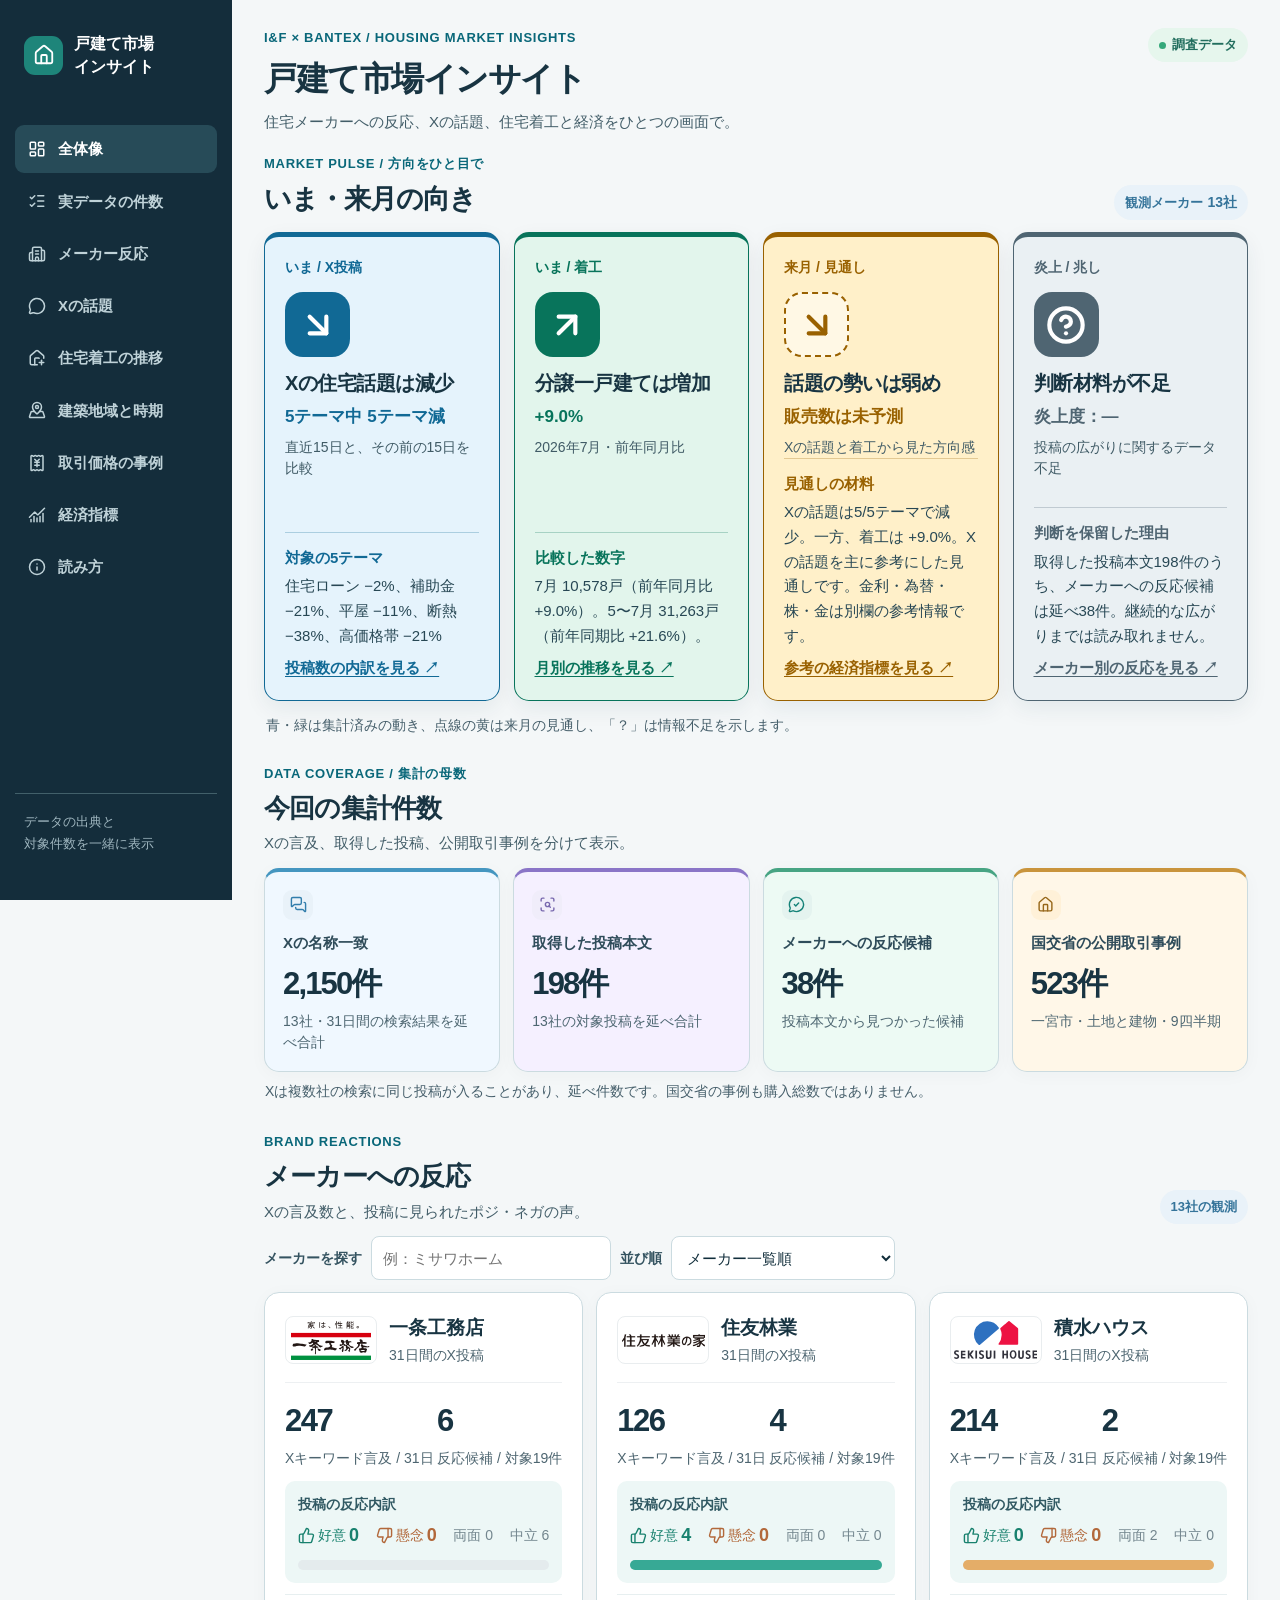
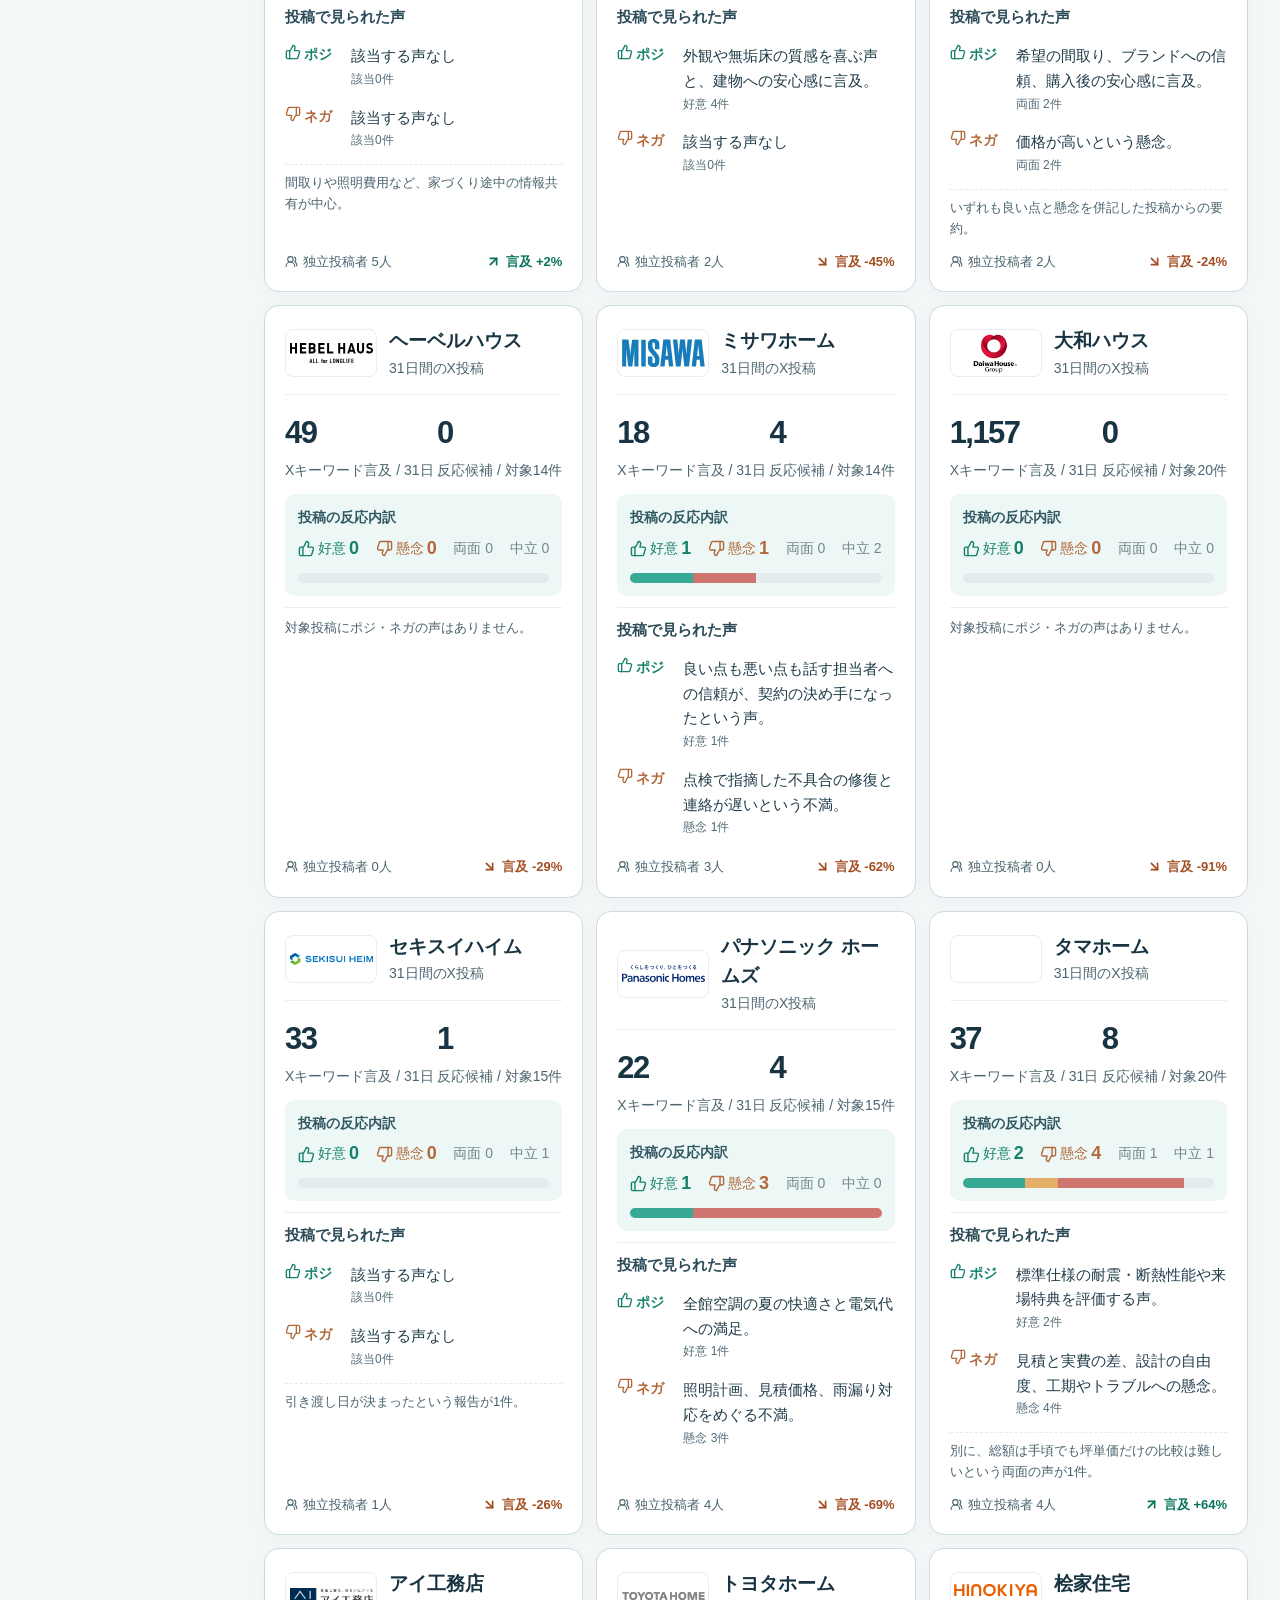
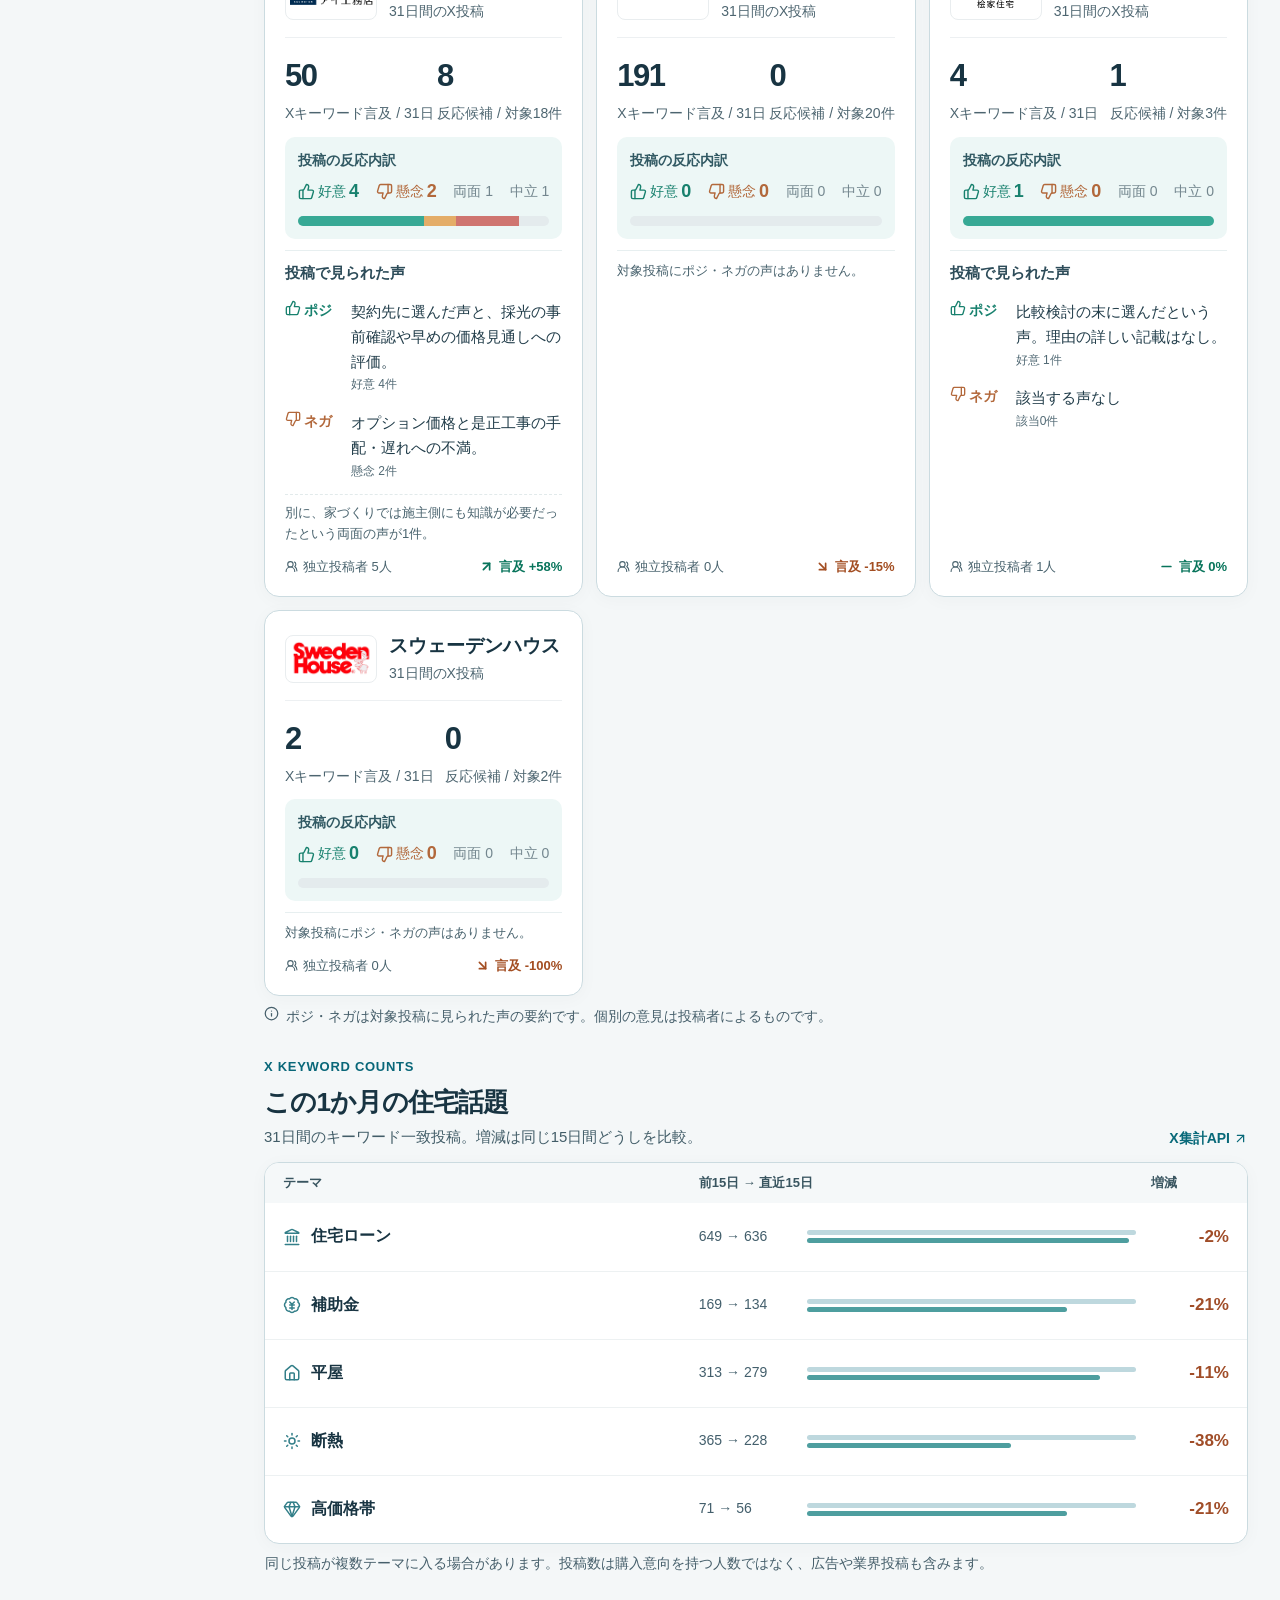
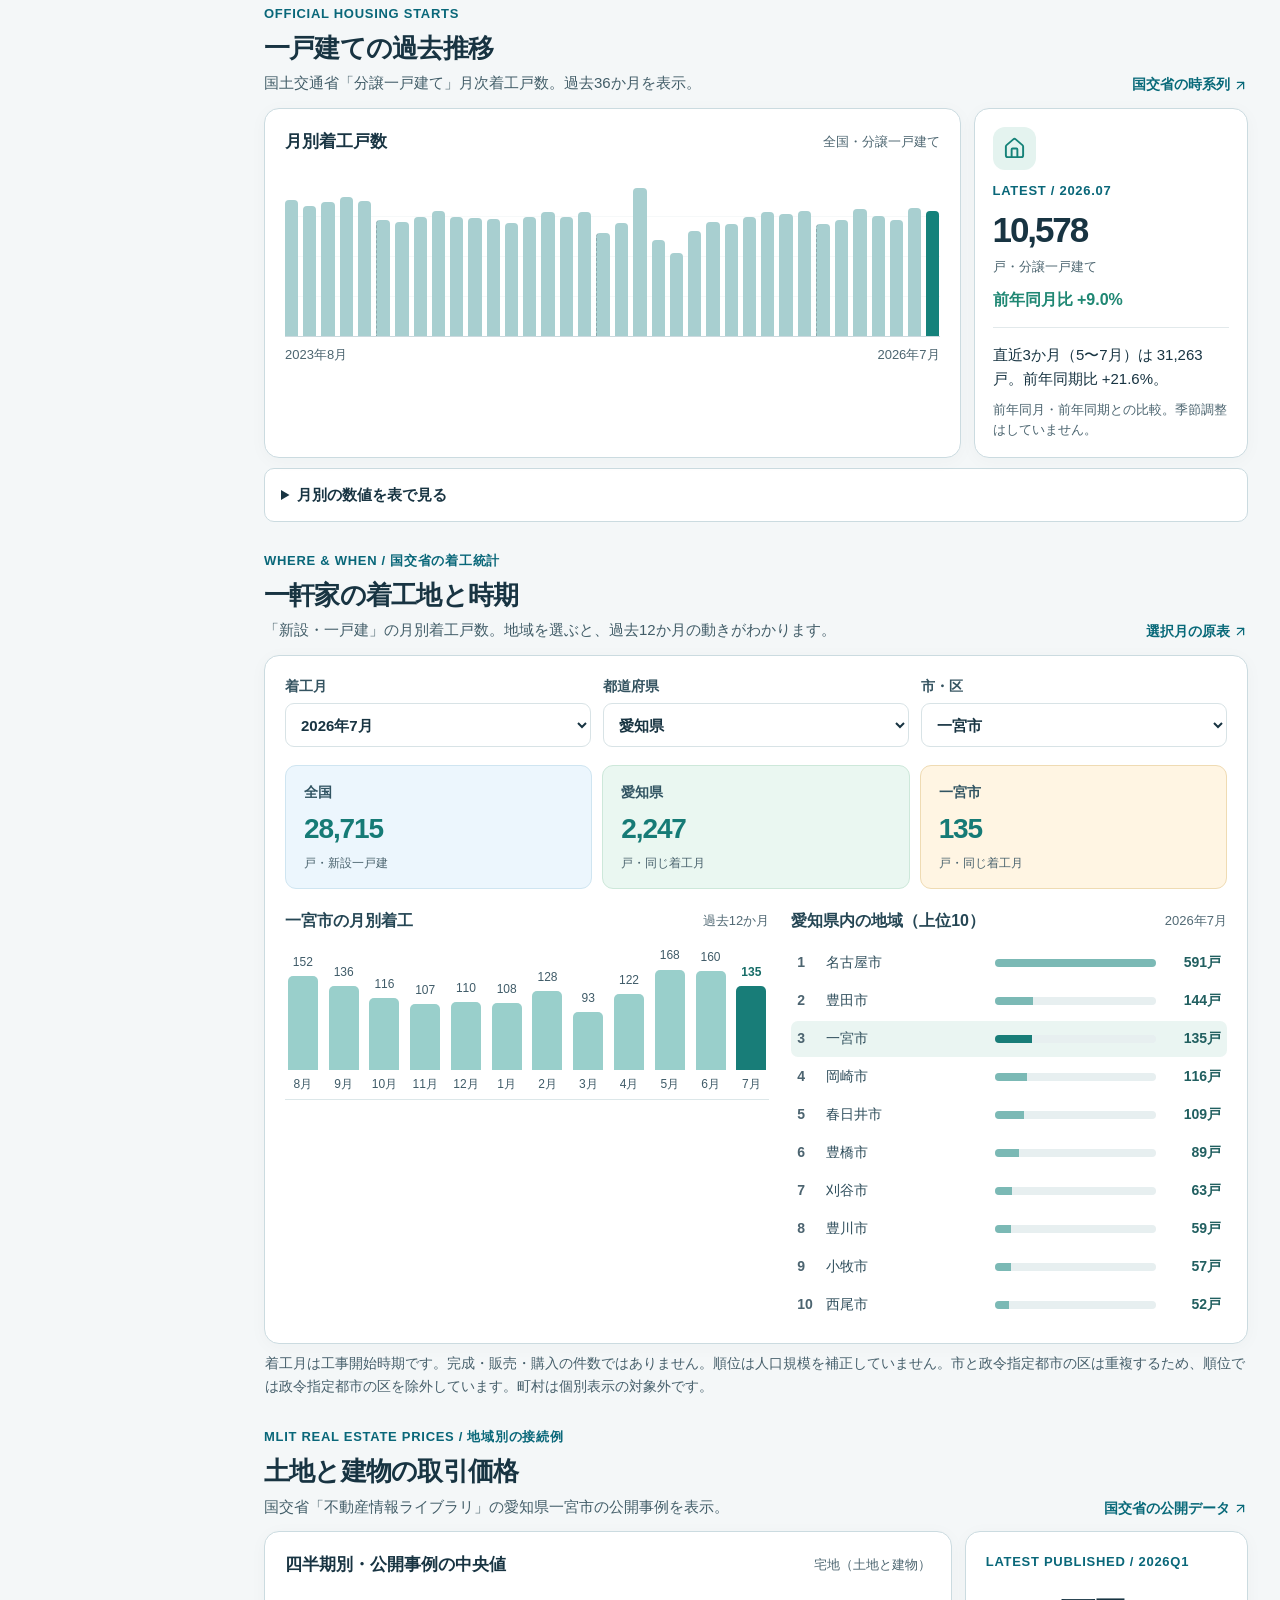
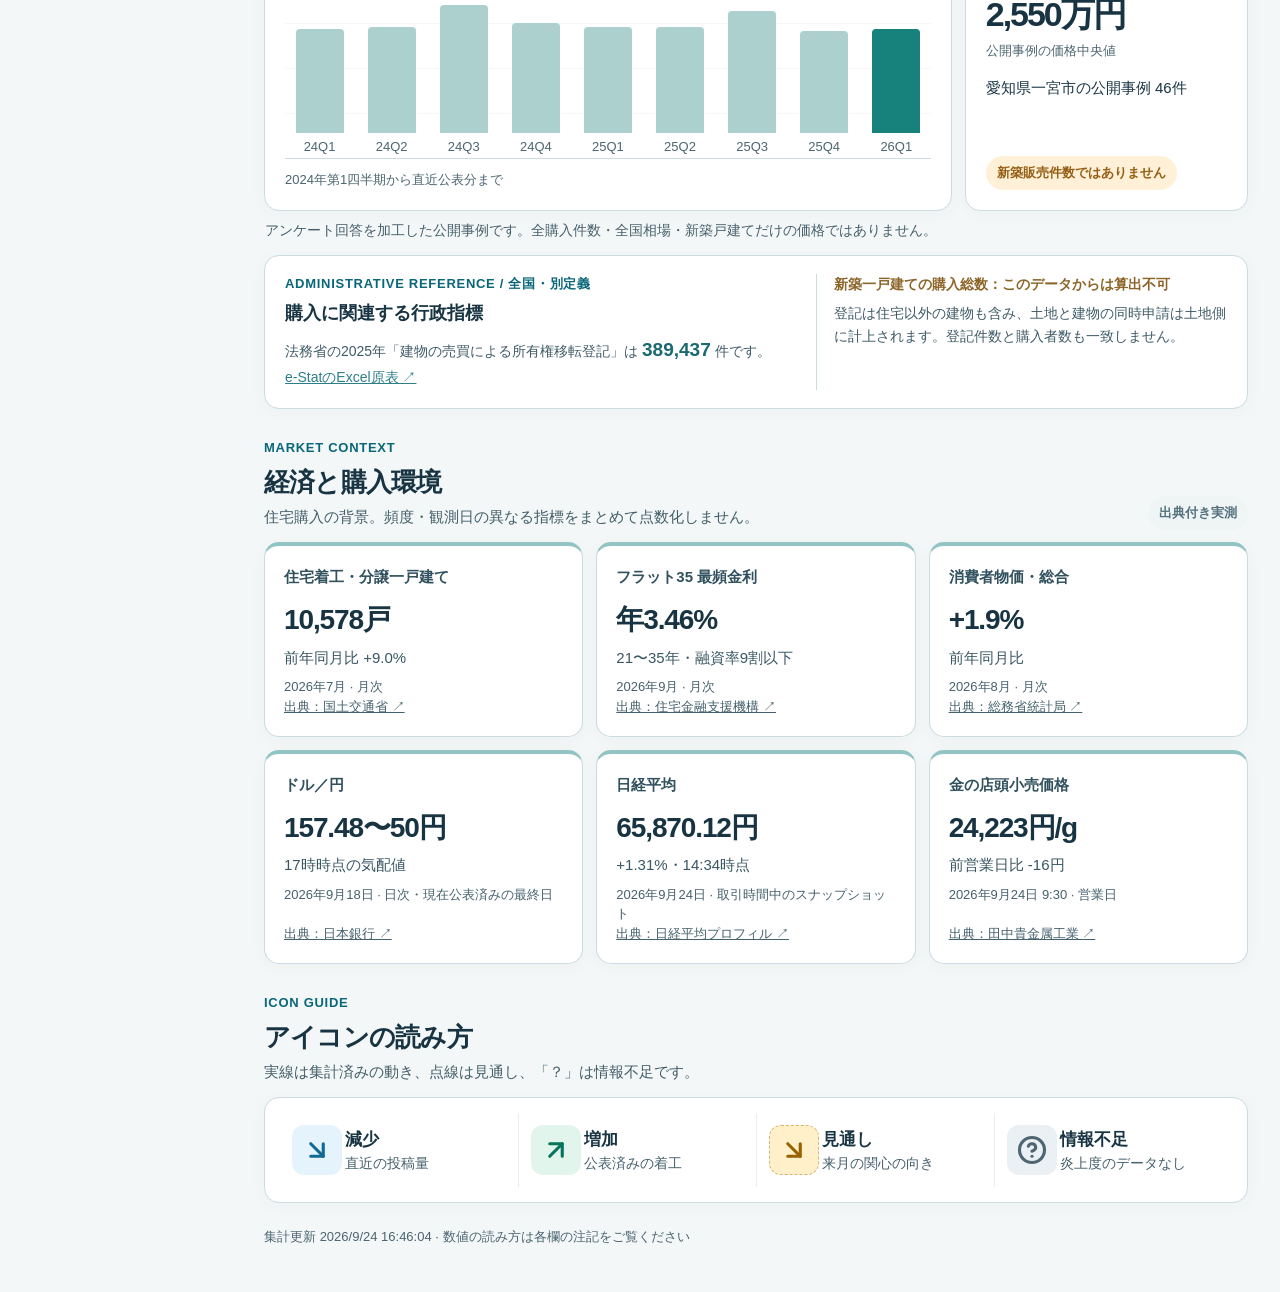
==== index.html @ 98994de8 "Prepare housing market insight preview for GitHub Pages" ====
<!doctype html>
<html lang="ja">
<head>
<meta charset="utf-8">
<meta name="viewport" content="width=device-width,initial-scale=1">
<meta name="color-scheme" content="light">
<meta name="robots" content="noindex, nofollow">
<title>戸建て市場インサイト | 住宅市場リサーチ</title>
<link rel="stylesheet" href="v4.css">
<link rel="stylesheet" href="where-built.css">
<link rel="stylesheet" href="visual-direction.css">
<link rel="stylesheet" href="readability.css">
</head>
<body>
<div class="layout">
<aside class="sidebar">
  <a class="appmark" href="#top"><span class="appmark-icon"><i data-lucide="house"></i></span><span>戸建て市場<br>インサイト</span></a>
  <nav aria-label="ページ内ナビゲーション">
    <a href="#top"><i data-lucide="layout-dashboard"></i><span>全体像</span></a>
    <a href="#evidence"><i data-lucide="list-checks"></i><span>実データの件数</span></a>
    <a href="#brands"><i data-lucide="building-2"></i><span>メーカー反応</span></a>
    <a href="#topics"><i data-lucide="message-circle"></i><span>Xの話題</span></a>
    <a href="#housing"><i data-lucide="house-plus"></i><span>住宅着工の推移</span></a>
    <a href="#where-built"><i data-lucide="map-pinned"></i><span>建築地域と時期</span></a>
    <a href="#transactions"><i data-lucide="receipt-japanese-yen"></i><span>取引価格の事例</span></a>
    <a href="#economy"><i data-lucide="chart-no-axes-combined"></i><span>経済指標</span></a>
    <a href="#method"><i data-lucide="info"></i><span>読み方</span></a>
  </nav>
  <div class="sidebar-bottom">データの出典と<br>対象件数を一緒に表示</div>
</aside>
<main id="top">
  <header class="page-header">
    <div><div class="eyebrow">I&F × BANTEX / HOUSING MARKET INSIGHTS</div><h1>戸建て市場インサイト</h1><p>住宅メーカーへの反応、Xの話題、住宅着工と経済をひとつの画面で。</p></div>
    <span class="status"><span class="status-dot"></span>調査データ</span>
  </header>

  <section class="pulse-section" aria-label="市場の動きと見立て">
    <div class="pulse-heading"><div><span class="eyebrow">MARKET PULSE / 方向をひと目で</span><h2>いま・来月の向き</h2></div><span class="tag blue-tag">観測メーカー <b id="tracked-makers">—</b></span></div>
    <div class="pulse-grid">
      <article class="card pulse-card pulse-social"><span class="pulse-time">いま / X投稿</span><div class="pulse-symbol"><i data-lucide="arrow-down-right"></i></div><h3>Xの住宅話題は減少</h3><p id="topic-direction">—</p><small>直近15日と、その前の15日を比較</small><div class="pulse-reason"><strong>対象の5テーマ</strong><span id="social-factors">—</span><a href="#topics">投稿数の内訳を見る ↗</a></div></article>
      <article class="card pulse-card pulse-housing"><span class="pulse-time">いま / 着工</span><div class="pulse-symbol"><i data-lucide="arrow-up-right"></i></div><h3>分譲一戸建ては増加</h3><p id="starts-yoy">—</p><small>2026年7月・前年同月比</small><div class="pulse-reason"><strong>比較した数字</strong><span id="housing-factors">—</span><a href="#housing">月別の推移を見る ↗</a></div></article>
      <article class="card pulse-card pulse-forecast"><span class="pulse-time">来月 / 見通し</span><div class="pulse-symbol"><i data-lucide="arrow-down-right"></i></div><h3>話題の勢いは弱め</h3><p>販売数は未予測</p><small>Xの話題と着工から見た方向感</small><div class="pulse-reason"><strong>見通しの材料</strong><span id="forecast-factors">—</span><a href="#economy">参考の経済指標を見る ↗</a></div></article>
      <article class="card pulse-card pulse-risk"><span class="pulse-time">炎上 / 兆し</span><div class="pulse-symbol"><i data-lucide="circle-help"></i></div><h3>判断材料が不足</h3><p>炎上度：—</p><small>投稿の広がりに関するデータ不足</small><div class="pulse-reason"><strong>判断を保留した理由</strong><span id="risk-factors">—</span><a href="#brands">メーカー別の反応を見る ↗</a></div></article>
    </div>
    <p class="pulse-caption">青・緑は集計済みの動き、点線の黄は来月の見通し、「？」は情報不足を示します。</p>
  </section>

  <section id="evidence" class="section evidence-section">
    <div class="section-header"><div><span class="eyebrow">DATA COVERAGE / 集計の母数</span><h2>今回の集計件数</h2><p>Xの言及、取得した投稿、公開取引事例を分けて表示。</p></div></div>
    <div class="basis-grid">
      <article class="card basis-card"><span class="basis-icon blue"><i data-lucide="messages-square"></i></span><span>Xの名称一致</span><strong id="maker-keyword-total">—</strong><small>13社・31日間の検索結果を延べ合計</small></article>
      <article class="card basis-card"><span class="basis-icon lilac"><i data-lucide="scan-search"></i></span><span>取得した投稿本文</span><strong id="sampled-post-total">—</strong><small>13社の対象投稿を延べ合計</small></article>
      <article class="card basis-card"><span class="basis-icon mint"><i data-lucide="message-circle-check"></i></span><span>メーカーへの反応候補</span><strong id="reaction-total">—</strong><small>投稿本文から見つかった候補</small></article>
      <article class="card basis-card"><span class="basis-icon amber-icon"><i data-lucide="house"></i></span><span>国交省の公開取引事例</span><strong id="transaction-total-card">—</strong><small>一宮市・土地と建物・9四半期</small></article>
    </div>
    <p class="subnote">Xは複数社の検索に同じ投稿が入ることがあり、延べ件数です。国交省の事例も購入総数ではありません。</p>
  </section>

  <section id="brands" class="section">
    <div class="section-header"><div><span class="eyebrow">BRAND REACTIONS</span><h2>メーカーへの反応</h2><p>Xの言及数と、投稿に見られたポジ・ネガの声。</p></div><span class="tag blue-tag">13社の観測</span></div>
    <div class="maker-toolbar"><label for="maker-search">メーカーを探す</label><input id="maker-search" type="search" placeholder="例：ミサワホーム" autocomplete="off"><label for="maker-sort">並び順</label><select id="maker-sort"><option value="default">メーカー一覧順</option><option value="volume">X言及が多い順</option><option value="positive">好意的な投稿候補が多い順</option></select></div>
    <div class="brand-grid" id="brand-grid"></div>
    <div class="section-note"><i data-lucide="info"></i><span>ポジ・ネガは対象投稿に見られた声の要約です。個別の意見は投稿者によるものです。</span></div>
  </section>

  <section id="topics" class="section">
    <div class="section-header"><div><span class="eyebrow">X KEYWORD COUNTS</span><h2>この1か月の住宅話題</h2><p>31日間のキーワード一致投稿。増減は同じ15日間どうしを比較。</p></div><a class="source-link" href="https://docs.x.com/x-api/posts/counts/introduction" target="_blank" rel="noopener">X集計API <i data-lucide="arrow-up-right"></i></a></div>
    <div class="card topics-card"><div class="topic-head"><span>テーマ</span><span>前15日 → 直近15日</span><span>増減</span></div><div id="topics-list"></div></div>
    <p class="subnote">同じ投稿が複数テーマに入る場合があります。投稿数は購入意向を持つ人数ではなく、広告や業界投稿も含みます。</p>
  </section>

  <section id="housing" class="section">
    <div class="section-header"><div><span class="eyebrow">OFFICIAL HOUSING STARTS</span><h2>一戸建ての過去推移</h2><p>国土交通省「分譲一戸建て」月次着工戸数。過去36か月を表示。</p></div><a class="source-link" href="https://www.mlit.go.jp/sogoseisaku/jouhouka/sosei_jouhouka_tk4_000002.html" target="_blank" rel="noopener">国交省の時系列 <i data-lucide="arrow-up-right"></i></a></div>
    <div class="housing-grid">
      <div class="card chart-card"><div class="chart-title"><strong>月別着工戸数</strong><span>全国・分譲一戸建て</span></div><div class="chart-scroll"><div class="bar-chart" id="bar-chart" role="img" aria-label="国交省の月次着工戸数、過去36か月"></div></div><div class="chart-axis"><span>2023年8月</span><span>2026年7月</span></div></div>
      <div class="card history-summary"><div class="icon-box mint"><i data-lucide="house"></i></div><span class="eyebrow">LATEST / 2026.07</span><strong id="latest-starts">—</strong><span class="unit">戸・分譲一戸建て</span><div class="history-delta" id="history-delta">—</div><div class="thin-line"></div><p id="three-month-trend">—</p><small>前年同月・前年同期との比較。季節調整はしていません。</small></div>
    </div>
    <details class="table-detail"><summary>月別の数値を表で見る</summary><div class="table-scroll"><table><thead><tr><th>年月</th><th>分譲一戸建て</th><th>持家</th><th>全住宅</th></tr></thead><tbody id="history-table"></tbody></table></div></details>
  </section>

  <section id="where-built" class="section">
    <div class="section-header"><div><span class="eyebrow">WHERE & WHEN / 国交省の着工統計</span><h2>一軒家の着工地と時期</h2><p>「新設・一戸建」の月別着工戸数。地域を選ぶと、過去12か月の動きがわかります。</p></div><a id="place-source" class="source-link" href="https://www.e-stat.go.jp/stat-search/files?cycle=1&amp;layout=datalist&amp;month=23070907&amp;tclass1val=0&amp;toukei=00600120&amp;tstat=000001016966&amp;year=20260" target="_blank" rel="noopener">選択月の原表 <i data-lucide="arrow-up-right"></i></a></div>
    <div class="card place-panel">
      <div class="place-controls">
        <label>着工月<select id="place-month" aria-label="着工月"></select></label>
        <label>都道府県<select id="place-prefecture" aria-label="都道府県"></select></label>
        <label>市・区<select id="place-city" aria-label="市・区"></select></label>
      </div>
      <div class="place-stats" aria-live="polite">
        <div><span>全国</span><strong id="place-national">—</strong><small>戸・新設一戸建</small></div>
        <div><span id="place-prefecture-label">愛知県</span><strong id="place-prefecture-total">—</strong><small>戸・同じ着工月</small></div>
        <div><span id="place-city-label">一宮市</span><strong id="place-city-total">—</strong><small>戸・同じ着工月</small></div>
      </div>
      <div class="place-bottom">
        <div class="place-trend"><div class="place-block-title"><strong id="place-trend-title">一宮市の月別着工</strong><span>過去12か月</span></div><div id="place-monthly-bars" class="place-monthly-bars" role="img" aria-label="月別着工戸数"></div></div>
        <div class="place-ranking"><div class="place-block-title"><strong id="place-ranking-title">愛知県内の市・区</strong><span id="place-ranking-month">—</span></div><div id="place-ranking-list" class="place-ranking-list"></div></div>
      </div>
    </div>
    <p class="subnote">着工月は工事開始時期です。完成・販売・購入の件数ではありません。順位は人口規模を補正していません。市と政令指定都市の区は重複するため、順位では政令指定都市の区を除外しています。町村は個別表示の対象外です。</p>
  </section>

  <section id="transactions" class="section">
    <div class="section-header"><div><span class="eyebrow">MLIT REAL ESTATE PRICES / 地域別の接続例</span><h2>土地と建物の取引価格</h2><p>国交省「不動産情報ライブラリ」の愛知県一宮市の公開事例を表示。</p></div><a class="source-link" href="https://www.reinfolib.mlit.go.jp/help/apiManual/xit001/" target="_blank" rel="noopener">国交省の公開データ <i data-lucide="arrow-up-right"></i></a></div>
    <div class="transaction-grid"><div class="card transaction-chart"><div class="chart-title"><strong>四半期別・公開事例の中央値</strong><span>宅地（土地と建物）</span></div><div id="transaction-bars" class="transaction-bars" role="img" aria-label="愛知県一宮市の公開事例の四半期別価格中央値"></div><div class="transaction-legend">2024年第1四半期から直近公表分まで</div></div><div class="card transaction-summary"><span class="eyebrow">LATEST PUBLISHED / <span id="transaction-period">—</span></span><strong id="transaction-price">—</strong><small>公開事例の価格中央値</small><p id="transaction-cases">—</p><span class="tag amber">新築販売件数ではありません</span></div></div>
    <p class="subnote">アンケート回答を加工した公開事例です。全購入件数・全国相場・新築戸建てだけの価格ではありません。</p>
    <div class="card purchase-reference"><div><span class="eyebrow">ADMINISTRATIVE REFERENCE / 全国・別定義</span><h3>購入に関連する行政指標</h3><p>法務省の2025年「建物の売買による所有権移転登記」は <strong id="registration-total">—</strong> 件です。<a href="https://www.e-stat.go.jp/stat-search/file-download?fileKind=4&amp;statInfId=000040455780" target="_blank" rel="noopener">e-StatのExcel原表 ↗</a></p></div><div class="purchase-limit"><b>新築一戸建ての購入総数：このデータからは算出不可</b><span>登記は住宅以外の建物も含み、土地と建物の同時申請は土地側に計上されます。登記件数と購入者数も一致しません。</span></div></div>
  </section>
  <section id="economy" class="section">
    <div class="section-header"><div><span class="eyebrow">MARKET CONTEXT</span><h2>経済と購入環境</h2><p>住宅購入の背景。頻度・観測日の異なる指標をまとめて点数化しません。</p></div><span class="tag pale">出典付き実測</span></div>
    <div class="economy-grid" id="economy-grid"></div>
  </section>

  <section class="section" id="method">
    <div class="section-header"><div><span class="eyebrow">ICON GUIDE</span><h2>アイコンの読み方</h2><p>実線は集計済みの動き、点線は見通し、「？」は情報不足です。</p></div></div>
    <div class="card icon-guide">
      <div><span class="guide-symbol guide-down"><i data-lucide="arrow-down-right"></i></span><b>減少</b><small>直近の投稿量</small></div>
      <div><span class="guide-symbol guide-up"><i data-lucide="arrow-up-right"></i></span><b>増加</b><small>公表済みの着工</small></div>
      <div><span class="guide-symbol guide-forecast"><i data-lucide="arrow-down-right"></i></span><b>見通し</b><small>来月の関心の向き</small></div>
      <div><span class="guide-symbol guide-unknown"><i data-lucide="circle-help"></i></span><b>情報不足</b><small>炎上度のデータなし</small></div>
    </div>
  </section>
  <footer>集計更新 <span id="updated-at">—</span> · 数値の読み方は各欄の注記をご覧ください</footer>
</main>
</div>
<script src="assets/lucide.min.js"></script><script src="v4.js"></script><script src="where-built.js"></script>
</body>
</html>
---- v4.css ----
:root{font-family:-apple-system,BlinkMacSystemFont,"Hiragino Kaku Gothic ProN","Noto Sans JP",Meiryo,sans-serif;color:#183442;background:#f4f7f8;--ink:#183442;--muted:#6c7e87;--line:#dce5e8;--teal:#187d78;--navy:#142d3b}*{box-sizing:border-box}html{scroll-behavior:smooth}body{margin:0}a{color:inherit}.layout{display:grid;grid-template-columns:232px minmax(0,1fr);min-height:100vh}.sidebar{background:#142d3b;color:#e6f0f2;padding:28px 15px;display:flex;flex-direction:column;gap:43px;position:sticky;top:0;height:100vh}.appmark{display:flex;align-items:center;gap:11px;padding:4px 9px;color:#fff;text-decoration:none;font-weight:850;font-size:16px;line-height:1.45}.appmark-icon{width:39px;height:39px;display:grid;place-items:center;background:#1e857a;border-radius:11px}.appmark-icon svg{width:22px;height:22px}.sidebar nav{display:grid;gap:5px}.sidebar nav a{display:flex;align-items:center;gap:12px;color:#bfd2d8;text-decoration:none;border-radius:9px;padding:12px 13px;font-size:13px;font-weight:700}.sidebar nav a:first-child,.sidebar nav a:hover{background:#274b58;color:#fff}.sidebar nav svg{height:18px;width:18px;flex:none}.sidebar-bottom{margin-top:auto;border-top:1px solid #42606a;padding:17px 9px;color:#9fb6bf;font-size:11px;line-height:1.7}main{width:100%;max-width:1600px;padding:28px clamp(18px,2.5vw,42px) 45px;margin:auto;min-width:0}.page-header{display:flex;justify-content:space-between;gap:18px;align-items:start}.eyebrow{display:block;font-size:11px;letter-spacing:.11em;color:#337d85;font-weight:850}.page-header h1{font-size:clamp(25px,2.3vw,35px);letter-spacing:-.045em;margin:5px 0}.page-header p,.section-header p{font-size:12px;line-height:1.7;color:var(--muted);margin:0}.status{font-size:11px;font-weight:800;color:#226e5e;background:#e6f6ed;padding:9px 12px;border-radius:100px;white-space:nowrap}.status-dot{display:inline-block;width:7px;height:7px;border-radius:100%;background:#35a87a;margin-right:6px}.caution{display:flex;align-items:center;gap:9px;background:#fffaf0;border:1px solid #f0e3c8;color:#775b25;border-radius:10px;padding:10px 13px;margin:20px 0 16px;font-size:11px;line-height:1.65}.caution svg{width:17px;height:17px;flex:none}.card{background:#fff;border:1px solid var(--line);border-radius:15px;box-shadow:0 3px 18px #18374608;min-width:0}.outlook{padding:24px 28px;background:linear-gradient(112deg,#fff 48%,#e8f4f0);}.outlook-head{display:flex;align-items:center;gap:13px}.outlook-head h2{font-size:19px;margin:3px 0 0}.outlook-head .tag{margin-left:auto}.icon-box{width:43px;height:43px;flex:none;display:grid;place-items:center;border-radius:12px}.icon-box svg{width:23px;height:23px}.mint{color:#158278;background:#e4f3ef}.blue{color:#327eac;background:#e9f2f9}.lilac{color:#7869ae;background:#f0edfa}.rose{color:#bb5d58;background:#faeeed}.tag{display:inline-flex;align-items:center;border-radius:100px;font-size:10px;font-weight:800;padding:5px 9px;white-space:nowrap}.tag.amber{background:#fff0d7;color:#956016}.tag.pale{background:#eff4f5;color:#54717c}.tag.blue-tag{background:#e9f2f9;color:#35749a}.outlook-body{display:flex;align-items:center;gap:26px;margin:21px 0 18px}.outlook-big{font-size:27px;font-weight:850;letter-spacing:-.045em;white-space:nowrap}.outlook-big span{color:#147c75}.outlook-body p{border-left:1px solid #d2e3df;padding-left:22px;font-size:12px;line-height:1.8;color:#456471;margin:0;max-width:610px}.outlook-foot{display:flex;flex-wrap:wrap;gap:10px 20px;border-top:1px solid #d7e6e2;padding-top:14px;color:#617b82;font-size:10px}.outlook-foot span{display:flex;align-items:center;gap:5px}.outlook-foot svg{width:14px;height:14px}.kpis{display:grid;grid-template-columns:repeat(4,minmax(0,1fr));gap:13px;margin-top:14px}.kpi{padding:17px 17px 19px;min-height:169px}.kpi-top{display:flex;justify-content:space-between;align-items:start;margin-bottom:13px}.kpi-top .icon-box{height:39px;width:39px}.kpi-top svg{height:20px;width:20px}.kpi-label{color:#516a76;font-size:11px;font-weight:800}.kpi strong{display:block;font-size:27px;letter-spacing:-.05em;margin:5px 0 2px;font-variant-numeric:tabular-nums}.kpi strong.kpi-name{font-size:21px;margin-top:9px}.kpi strong em{font-size:14px;font-style:normal;color:#84929a}.kpi small{color:var(--muted);font-size:10px;line-height:1.55}.section{margin-top:29px;scroll-margin-top:18px}.section-header{display:flex;justify-content:space-between;align-items:end;gap:18px;margin-bottom:12px}.section-header h2{font-size:21px;letter-spacing:-.03em;margin:4px 0 3px}.source-link{display:inline-flex;align-items:center;gap:3px;color:#287480;font-size:11px;font-weight:800;text-decoration:none;white-space:nowrap}.source-link svg{width:15px;height:15px}.source-link:hover{text-decoration:underline}.brand-grid{display:grid;grid-template-columns:repeat(3,minmax(0,1fr));gap:13px}.brand-card{padding:17px}.brand-header{display:flex;align-items:center;gap:12px;min-height:55px;border-bottom:1px solid #edf0f2;padding-bottom:14px}.brand-logo{height:42px;width:74px;border:1px solid #e9edef;border-radius:8px;display:grid;place-items:center;background:#fff;flex:none}.brand-logo img{max-width:65px;max-height:34px;object-fit:contain}.brand-header h3{margin:0;font-size:15px}.brand-header small{color:#84959b;font-size:10px}.brand-counts{display:flex;justify-content:space-between;align-items:end;margin-top:14px}.brand-counts strong{font-size:27px;letter-spacing:-.05em;font-variant-numeric:tabular-nums}.brand-counts small{font-size:10px;color:var(--muted);display:block;margin-top:3px}.brand-reaction{margin-top:12px;background:#f6f9f9;border-radius:10px;padding:11px 12px}.brand-reaction-title{font-size:10px;color:#657c85;font-weight:800}.reaction-numbers{display:flex;gap:9px;justify-content:space-between;margin-top:6px;font-size:11px}.reaction-numbers b{font-size:16px}.good{color:#18816e}.uneasy{color:#b2683b}.muted{color:#73868e}.reaction-track{display:flex;overflow:hidden;height:7px;background:#e4ebed;border-radius:100px;margin-top:10px}.reaction-track span{height:100%}.reaction-track .good-fill{background:#37a995}.reaction-track .mixed-fill{background:#e4ad68}.reaction-track .negative-fill{background:#cf7570}.brand-foot{display:flex;align-items:center;gap:5px;color:#7c8d95;font-size:10px;margin-top:11px;line-height:1.5}.brand-foot svg{width:13px;height:13px;flex:none}.section-note{display:flex;align-items:start;gap:7px;font-size:10px;color:#73868e;line-height:1.7;margin-top:9px}.section-note svg{height:15px;width:15px;flex:none;margin-top:1px}.topics-card{overflow:hidden}.topic-head,.topic-row{display:grid;grid-template-columns:minmax(130px,1.1fr) minmax(150px,1.2fr) 78px;align-items:center;gap:15px;padding:10px 18px}.topic-head{background:#f5f8f9;color:#7b8d95;font-size:10px;font-weight:800}.topic-row{border-top:1px solid #edf1f2;min-height:58px}.topic-row:first-child{border-top:0}.topic-name{display:flex;align-items:center;gap:10px;font-size:12px;font-weight:800}.topic-name svg{width:18px;height:18px;color:#337f89}.topic-change{font-size:13px;font-weight:800;text-align:right;font-variant-numeric:tabular-nums}.topic-change.down{color:#a56641}.topic-change.up{color:#13816d}.topic-mini{display:flex;align-items:center;gap:8px}.topic-mini small{width:71px;white-space:nowrap;font-size:10px;color:#70848e;font-variant-numeric:tabular-nums}.topic-bars{display:grid;gap:3px;flex:1}.topic-bars i{height:5px;display:block;border-radius:100px;background:#bed8de}.topic-bars i:last-child{background:#4e9e9f}.subnote{font-size:10px;color:#73858d;line-height:1.7;margin:8px 1px 0}.housing-grid{display:grid;grid-template-columns:minmax(0,1.65fr) minmax(240px,.65fr);gap:13px}.chart-card{padding:20px 20px 15px}.chart-title{display:flex;justify-content:space-between;gap:10px;align-items:center}.chart-title strong{font-size:14px}.chart-title span{font-size:10px;color:#7e9099}.chart-scroll{overflow-x:auto;padding-top:22px}.bar-chart{height:160px;min-width:560px;display:flex;align-items:end;gap:5px;border-bottom:1px solid #cbd9de;background:repeating-linear-gradient(to top,transparent 0,transparent 39px,#edf2f3 40px)}.bar{min-width:10px;flex:1;border-radius:4px 4px 0 0;background:#a8cfd0;position:relative}.bar.latest{background:#15827b}.bar:hover{background:#438f9c}.bar-year{border-left:1px dashed #8aa9ad}.chart-axis{display:flex;justify-content:space-between;color:#8a999e;font-size:10px;margin-top:8px}.history-summary{padding:18px;display:flex;flex-direction:column;align-items:start}.history-summary .eyebrow{margin-top:11px}.history-summary strong{font-size:35px;letter-spacing:-.06em;margin-top:2px;font-variant-numeric:tabular-nums}.history-summary .unit{font-size:10px;color:var(--muted)}.history-delta{margin-top:10px;color:#1f8773;font-size:13px;font-weight:850}.thin-line{height:1px;width:100%;background:#e2e9eb;margin:15px 0}.history-summary p{font-size:12px;line-height:1.6;margin:0 0 9px}.history-summary small{font-size:10px;color:#8a999e;line-height:1.5}.table-detail,.data-detail{margin-top:10px;background:#fff;border:1px solid var(--line);border-radius:10px}.table-detail summary,.data-detail summary{font-size:11px;font-weight:800;padding:12px 16px;cursor:pointer}.table-scroll{max-height:340px;overflow:auto}table{border-collapse:collapse;width:100%;font-size:11px}th,td{padding:7px 15px;border-top:1px solid #edf1f2;text-align:right}th:first-child,td:first-child{text-align:left}th{position:sticky;top:0;background:#eff5f6}.economy-grid{display:grid;grid-template-columns:repeat(3,minmax(0,1fr));gap:13px}.economic-card{padding:16px;min-height:150px;display:flex;flex-direction:column}.economic-card .econ-name{font-size:11px;color:#687d87;font-weight:800}.economic-card strong{font-size:23px;letter-spacing:-.04em;margin-top:10px;font-variant-numeric:tabular-nums}.economic-card p{font-size:11px;color:#536c77;margin:4px 0 8px}.economic-card a{font-size:10px;color:#357783;margin-top:auto}.economic-card small{font-size:10px;color:#8a999e;line-height:1.5}.method-grid{display:grid;grid-template-columns:repeat(3,minmax(0,1fr));gap:13px}.method-card{padding:18px}.method-card h3{font-size:14px;margin:13px 0 6px}.method-card p{font-size:11px;color:#627984;line-height:1.75;margin:0}.data-detail{margin-top:13px}.data-detail>div{padding:0 16px 13px;font-size:11px;color:#657b85;line-height:1.75}.data-detail p{margin:7px 0}.data-detail a{color:#327887}footer{margin-top:24px;font-size:10px;color:#8a999e}footer a{color:#327887}a:focus-visible,summary:focus-visible{outline:3px solid #63b4b5;outline-offset:3px}
@media(max-width:1180px){.layout{grid-template-columns:72px minmax(0,1fr)}.sidebar{padding:22px 8px}.appmark{padding:0;justify-content:center}.appmark>span:last-child,.sidebar nav span,.sidebar-bottom{display:none}.sidebar nav a{justify-content:center;padding:12px 6px}.kpis{grid-template-columns:repeat(2,minmax(0,1fr))}.brand-grid{grid-template-columns:repeat(2,minmax(0,1fr))}}
@media(max-width:770px){.layout{display:block}.sidebar{position:static;height:auto;padding:9px 14px;flex-direction:row;gap:12px;align-items:center}.appmark-icon{height:32px;width:32px}.sidebar nav{display:flex;gap:0;overflow:auto}.sidebar nav a{padding:8px 10px}main{padding:21px 17px 35px}.page-header{flex-direction:column;gap:11px}.outlook-body{align-items:start;flex-direction:column;gap:9px}.outlook-body p{border:0;padding:0}.housing-grid{grid-template-columns:1fr}.history-summary{display:block}.history-summary .icon-box{display:none}.history-summary .eyebrow{margin:0}.history-summary strong{display:block}.thin-line{margin:10px 0}.economy-grid{grid-template-columns:repeat(2,minmax(0,1fr))}}
@media(max-width:530px){.page-header h1{font-size:26px}.outlook{padding:18px}.outlook-big{font-size:25px}.outlook-head h2{font-size:17px}.outlook-head .tag{font-size:9px}.kpis{gap:9px}.kpi{padding:13px;min-height:158px}.kpi .tag{display:none}.kpi strong{font-size:23px}.kpi strong.kpi-name{font-size:17px}.section-header{align-items:start;flex-direction:column;gap:7px}.brand-grid,.economy-grid,.method-grid{grid-template-columns:1fr}.topic-head,.topic-row{grid-template-columns:minmax(80px,1fr) minmax(100px,1fr) 54px;gap:8px;padding-left:10px;padding-right:10px}.topic-head{font-size:9px}.topic-change{font-size:11px}.topic-name{gap:5px;font-size:11px}.topic-name svg{width:15px;height:15px}.topic-mini small{width:57px;font-size:9px}.topic-bars{display:none}.chart-card{padding:15px}}


.maker-toolbar{display:flex;align-items:center;gap:9px;flex-wrap:wrap;margin:0 0 12px}.maker-toolbar label{font-size:10px;font-weight:800;color:#67808a}.maker-toolbar input,.maker-toolbar select{font:inherit;font-size:11px;color:var(--ink);padding:8px 11px;border:1px solid var(--line);background:#fff;border-radius:8px;min-height:34px}.maker-toolbar input{width:min(240px,100%)}.maker-toolbar select{margin-right:auto}.brand-logo .logo-fallback{font-size:10px;font-weight:850;line-height:1.2;text-align:center;padding:2px;color:#526a75}.brand-status{margin-left:auto}.brand-status.reviewed{color:#2d786a;background:#e7f5ed}.brand-status.provisional{color:#916322;background:#fff1dd}.brand-header h3{font-size:14px}.brand-foot{justify-content:space-between}.brand-foot span{display:flex;gap:5px;align-items:center}.brand-foot .change{font-weight:800}.brand-foot .change.down{color:#a76c46}.brand-foot .change.up{color:#1e806c}.brand-empty{padding:20px;color:#6c7e87;font-size:12px;grid-column:1/-1}.transaction-grid{display:grid;grid-template-columns:minmax(0,1.7fr) minmax(220px,.7fr);gap:13px}.transaction-chart{padding:20px}.transaction-bars{height:180px;display:flex;align-items:end;gap:9px;border-bottom:1px solid #ccdade;padding:22px 3px 0;background:repeating-linear-gradient(to top,transparent 0,transparent 44px,#edf2f3 45px)}.transaction-column{flex:1;display:flex;align-items:center;justify-content:end;flex-direction:column;min-width:0;height:100%;gap:4px}.transaction-column .bar{width:100%;max-width:48px;background:#acd0ce;flex:none}.transaction-column.latest .bar{background:#16827b}.transaction-column small{font-size:9px;color:#758a93;white-space:nowrap}.transaction-legend{font-size:10px;color:#80929a;margin-top:11px}.transaction-summary{padding:20px;display:flex;flex-direction:column;align-items:start}.transaction-summary strong{font-size:34px;letter-spacing:-.06em;margin-top:16px;font-variant-numeric:tabular-nums}.transaction-summary small{font-size:11px;color:#7b8f98}.transaction-summary p{font-size:12px;line-height:1.65;margin:15px 0}.transaction-summary .tag{margin-top:auto}
@media(max-width:770px){.transaction-grid{grid-template-columns:1fr}}
@media(max-width:530px){.maker-toolbar{align-items:stretch}.maker-toolbar label{width:100%;margin-top:2px}.maker-toolbar input,.maker-toolbar select{width:100%;margin:0}.transaction-chart{padding:15px}.transaction-bars{gap:4px;overflow:hidden}.transaction-column small{font-size:8px;writing-mode:vertical-rl;transform:rotate(180deg);height:50px}}


.evidence-section{margin-top:26px}.basis-grid{display:grid;grid-template-columns:repeat(4,minmax(0,1fr));gap:13px}.basis-card{padding:16px;display:flex;flex-direction:column;align-items:start;min-height:150px}.basis-icon{width:30px;height:30px;display:grid;place-items:center;border-radius:9px;margin-bottom:11px}.basis-icon svg{width:17px;height:17px}.amber-icon{color:#976718;background:#fff1d8}.basis-card>span:not(.basis-icon){color:#516a76;font-size:11px;font-weight:800}.basis-card strong{font-size:28px;letter-spacing:-.06em;margin:6px 0 3px;font-variant-numeric:tabular-nums}.basis-card small{font-size:10px;color:#82939b;line-height:1.5}.purchase-reference{display:grid;grid-template-columns:minmax(0,1fr) minmax(230px,.8fr);gap:18px;padding:18px 20px;margin-top:13px}.purchase-reference h3{font-size:14px;margin:6px 0}.purchase-reference p{font-size:12px;line-height:1.7;color:#526a75;margin:0}.purchase-reference strong{font-size:19px;color:#1a6973;white-space:nowrap}.purchase-reference a{font-size:11px;color:#2e7e8a;white-space:nowrap}.purchase-limit{border-left:1px solid var(--line);padding-left:17px;display:flex;flex-direction:column;gap:6px}.purchase-limit b{font-size:12px;color:#8c6427}.purchase-limit span{font-size:11px;line-height:1.7;color:#697d86}
@media(max-width:900px){.basis-grid{grid-template-columns:repeat(2,minmax(0,1fr))}}
@media(max-width:530px){.basis-grid{gap:9px}.basis-card{padding:12px;min-height:145px}.basis-card strong{font-size:23px}.purchase-reference{grid-template-columns:1fr;gap:12px;padding:16px}.purchase-limit{border-left:0;border-top:1px solid var(--line);padding-left:0;padding-top:11px}}

.brand-card{display:flex;flex-direction:column}.brand-summary{margin-top:11px;border-top:1px solid #e7eff0;padding-top:10px}.brand-summary-title{display:flex;align-items:baseline;justify-content:space-between;gap:6px;font-size:10px;font-weight:850;color:#526c77;margin-bottom:7px}.brand-summary-title small{font-size:9px;font-weight:600;color:#8a9aa0;text-align:right}.summary-line{display:grid;grid-template-columns:51px minmax(0,1fr);gap:6px;padding:6px 0}.summary-kind{display:flex;align-items:start;gap:3px;font-size:10px;font-weight:850;white-space:nowrap}.summary-kind svg{width:12px;height:12px;flex:none}.summary-line p{font-size:11px;line-height:1.55;color:#344e5a;margin:0;overflow-wrap:anywhere}.summary-line small{display:block;font-size:9px;line-height:1.4;color:#8799a1;margin-top:2px}.summary-context{border-top:1px dashed #e2eaeb;margin:6px 0 0;padding-top:8px;font-size:10px;line-height:1.6;color:#758992}.brand-summary-empty{font-size:10px;line-height:1.6;color:#728791}.brand-foot{margin-top:auto;padding-top:12px}
---- where-built.css ----
.place-panel{padding:20px}
.place-controls{display:grid;grid-template-columns:repeat(3,minmax(0,1fr));gap:12px;margin-bottom:18px}
.place-controls label{display:grid;gap:6px;font-size:11px;font-weight:800;color:#526e78}
.place-controls select{width:100%;min-width:0;border:1px solid #d8e3e6;border-radius:9px;background:#fff;color:#183442;padding:10px 11px;font:inherit;font-weight:650}
.place-controls select:disabled{background:#f2f5f6;color:#83939b}
.place-stats{display:grid;grid-template-columns:repeat(3,minmax(0,1fr));gap:10px;margin-bottom:20px}
.place-stats>div{display:flex;flex-direction:column;align-items:flex-start;padding:16px 18px;background:#f3f8f8;border:1px solid #e0ebeb;border-radius:11px}
.place-stats span{font-size:11px;font-weight:800;color:#53727d}
.place-stats strong{font-size:28px;letter-spacing:-.04em;color:#167b76;font-variant-numeric:tabular-nums;margin:3px 0}
.place-stats small{color:#84979e;font-size:10px}
.place-bottom{display:grid;grid-template-columns:minmax(0,1fr) minmax(270px,.9fr);gap:22px}
.place-block-title{display:flex;justify-content:space-between;align-items:center;gap:10px;font-size:12px;color:#254654}
.place-block-title span{color:#8a9aa0;font-size:10px;white-space:nowrap}
.place-monthly-bars{height:154px;display:flex;align-items:flex-end;gap:5px;border-bottom:1px solid #dce7e9;margin-top:12px;overflow-x:auto}
.place-month-column{flex:1;min-width:23px;height:100%;display:flex;flex-direction:column;justify-content:flex-end;align-items:center;gap:5px}
.place-bar-value{font-size:8px;color:#778e98;font-variant-numeric:tabular-nums;white-space:nowrap}
.place-bar{width:min(100%,30px);min-height:0;display:block;background:#99cfcb;border-radius:5px 5px 0 0}
.place-month-column.selected .place-bar{background:#187d78}
.place-month-column.selected .place-bar-value{color:#166c67;font-weight:850}
.place-bar-month{font-size:9px;color:#83959b;white-space:nowrap;margin-bottom:5px}
.place-ranking-list{display:grid;gap:2px;margin-top:11px}
.place-rank-row{width:100%;display:grid;grid-template-columns:22px minmax(65px,1fr) minmax(40px,1fr) 58px;align-items:center;gap:7px;border:0;background:transparent;color:#496572;border-radius:7px;text-align:left;padding:5px 6px;font:inherit;font-size:10px;cursor:pointer}
.place-rank-row:hover,.place-rank-row.selected{background:#eaf5f2}
.place-rank-row:disabled{cursor:default}
.place-rank-row b{text-align:right;font-variant-numeric:tabular-nums;color:#215f60}
.place-rank-number{color:#8aa0a8;font-weight:800}
.place-rank-name{overflow:hidden;text-overflow:ellipsis;white-space:nowrap}
.place-rank-track{height:5px;background:#e7eff0;border-radius:4px;overflow:hidden}
.place-rank-track i{display:block;background:#7bb9b5;height:100%}
.place-rank-row.selected .place-rank-track i{background:#187d78}
@media(max-width:900px){.place-bottom{grid-template-columns:1fr}}
@media(max-width:530px){.place-panel{padding:14px}.place-controls{grid-template-columns:1fr 1fr;gap:9px}.place-controls label:last-child{grid-column:1/-1}.place-stats{gap:6px}.place-stats>div{padding:11px 9px}.place-stats span{font-size:9px}.place-stats strong{font-size:20px}.place-stats small{font-size:8px}.place-bottom{gap:22px}.place-monthly-bars{gap:3px}.place-month-column{min-width:21px}.place-bar-value{font-size:7px}}
---- visual-direction.css ----
.pulse-section{margin-top:20px}
.pulse-heading{display:flex;align-items:end;justify-content:space-between;gap:12px;margin-bottom:12px}
.pulse-heading h2{font-size:22px;letter-spacing:-.035em;margin:4px 0 0}
.pulse-heading .tag b{margin-left:4px;font-size:12px}
.pulse-grid{display:grid;grid-template-columns:repeat(4,minmax(0,1fr));gap:12px}
.pulse-card{position:relative;overflow:hidden;min-height:208px;padding:17px 17px 15px;border-top:4px solid var(--pulse-color);background:linear-gradient(165deg,#fff 55%,var(--pulse-bg))}
.pulse-social{--pulse-color:#3383ae;--pulse-bg:#edf7fb}
.pulse-housing{--pulse-color:#218779;--pulse-bg:#eaf7f2}
.pulse-forecast{--pulse-color:#b78a32;--pulse-bg:#fff8e9}
.pulse-risk{--pulse-color:#82939c;--pulse-bg:#f4f6f7}
.pulse-time{display:inline-block;font-size:10px;letter-spacing:.04em;font-weight:850;color:#65808a}
.pulse-symbol{width:60px;height:60px;border-radius:18px;display:grid;place-items:center;margin:12px 0 11px;background:var(--pulse-bg);color:var(--pulse-color)}
.pulse-symbol svg{width:37px;height:37px;stroke-width:2.5}
.pulse-card h3{font-size:16px;letter-spacing:-.025em;line-height:1.35;margin:0 0 5px}
.pulse-card p{font-size:13px;line-height:1.45;font-weight:850;color:var(--pulse-color);margin:0 0 8px}
.pulse-card small{display:block;font-size:10px;line-height:1.55;color:#748993}
.pulse-forecast .pulse-symbol{border:1px dashed #d5b578}
.pulse-caption{font-size:10px;line-height:1.7;color:#718792;margin:9px 2px 0}
.icon-guide{display:grid;grid-template-columns:repeat(4,minmax(0,1fr));gap:0;padding:14px 10px}
.icon-guide>div{display:grid;grid-template-columns:44px minmax(0,1fr);column-gap:9px;align-items:center;padding:8px 14px;min-width:0}
.icon-guide>div+div{border-left:1px solid #e7eff0}
.guide-symbol{grid-row:1/3;width:44px;height:44px;border-radius:12px;display:grid;place-items:center}
.guide-symbol svg{width:26px;height:26px;stroke-width:2.5}
.guide-down{color:#3383ae;background:#edf7fb}.guide-up{color:#218779;background:#eaf7f2}.guide-forecast{color:#b78a32;background:#fff8e9;border:1px dashed #d5b578}.guide-unknown{color:#82939c;background:#f4f6f7}
.icon-guide b{font-size:13px;align-self:end}.icon-guide small{font-size:10px;line-height:1.45;color:#758b94;align-self:start}
.method-detail{margin-top:10px;border:1px solid #dae5e8;border-radius:10px;background:#fff;color:#506c77}
.method-detail summary{padding:12px 15px;cursor:pointer;font-size:11px;font-weight:800}
.method-detail p{border-top:1px solid #edf2f3;margin:0;padding:12px 15px;font-size:11px;line-height:1.8}
.brand-logo{width:92px;height:48px}
.brand-logo img{max-width:83px;max-height:39px}
.reaction-numbers>span{display:inline-flex;align-items:center;gap:3px}
.reaction-numbers svg{width:13px;height:13px;flex:none}
.brand-foot .change svg{width:15px;height:15px;stroke-width:2.7}
@media(max-width:1180px){.pulse-grid{grid-template-columns:repeat(2,minmax(0,1fr))}.pulse-card{min-height:185px}.icon-guide{grid-template-columns:repeat(2,minmax(0,1fr))}.icon-guide>div:nth-child(3){border-left:0}}
@media(max-width:530px){.pulse-heading h2{font-size:20px}.pulse-heading .tag{font-size:9px}.pulse-grid{gap:8px}.pulse-card{padding:12px;min-height:196px}.pulse-symbol{width:48px;height:48px;border-radius:14px;margin:11px 0 10px}.pulse-symbol svg{width:29px;height:29px}.pulse-card h3{font-size:13px}.pulse-card p{font-size:11px}.pulse-card small{font-size:9px}.pulse-time{font-size:9px}.icon-guide{padding:8px}.icon-guide>div{grid-template-columns:35px 1fr;padding:9px 6px;column-gap:7px}.guide-symbol{width:35px;height:35px}.guide-symbol svg{width:22px;height:22px}.icon-guide b{font-size:11px}.icon-guide small{font-size:9px}.brand-header{display:grid;grid-template-columns:76px minmax(0,1fr);column-gap:10px;row-gap:3px}.brand-logo{width:76px;height:43px;grid-row:1/3}.brand-logo img{max-width:68px;max-height:35px}.brand-status{grid-column:2;justify-self:start;margin:0}.brand-header h3{font-size:13px}}
---- readability.css ----
/* Customer preview: readable type and clear color, including narrow screens. */
:root{--ink:#102d3a;--muted:#415d69;--line:#cbdbe0}
html{scroll-behavior:auto}
body{font-size:16px;line-height:1.55}
.eyebrow{font-size:13px;letter-spacing:.055em;color:#096779}
.page-header h1{font-size:clamp(29px,2.6vw,38px)}
.page-header p,.section-header p{font-size:15px;line-height:1.65;color:#425d68}
.section-header h2{font-size:26px}
.caution{font-size:14px;line-height:1.65;padding:14px 16px;color:#674816;background:#fff4db;border-color:#edce83}
.caution svg{width:22px;height:22px;color:#a86a00}
.tag,.status{font-size:13px;padding:7px 11px}
.source-link{font-size:14px;color:#086979}
.subnote,.section-note,.pulse-caption{font-size:14px;line-height:1.65;color:#465f6b}
.sidebar nav a{font-size:15px}
.sidebar-bottom{font-size:13px}
.pulse-heading h2{font-size:27px}
.pulse-heading .tag b{font-size:14px}
.pulse-grid{gap:14px}
.pulse-card{display:flex;flex-direction:column;min-height:238px;padding:20px;border-top-width:5px;border-color:var(--pulse-color);box-shadow:0 8px 22px #14374712;background:var(--pulse-bg)}
.pulse-social{--pulse-color:#116995;--pulse-bg:#e5f3fc}
.pulse-housing{--pulse-color:#08745b;--pulse-bg:#e2f5ec}
.pulse-forecast{--pulse-color:#996100;--pulse-bg:#fff0c9}
.pulse-risk{--pulse-color:#4f6572;--pulse-bg:#eaf0f3}
.pulse-time{font-size:14px;letter-spacing:0;color:var(--pulse-color)}
.pulse-symbol{width:65px;height:65px;border-radius:18px;background:var(--pulse-color);color:#fff;margin:13px 0}
.pulse-symbol svg{width:40px;height:40px}
.pulse-forecast .pulse-symbol{border:2px dashed var(--pulse-color);background:#fff8e5;color:var(--pulse-color)}
.pulse-card h3{font-size:20px;line-height:1.35;margin-bottom:8px}
.pulse-card p{font-size:17px;line-height:1.4;margin-bottom:8px}
.pulse-card small{font-size:14px;line-height:1.5;color:#405b66}
.pulse-reason{margin-top:auto;padding:13px 0 0;border-top:1px solid color-mix(in srgb,var(--pulse-color) 27%,transparent)}
.pulse-reason strong{display:block;font-size:15px;color:var(--pulse-color);margin-bottom:5px}
.pulse-reason span{display:block;font-size:15px;line-height:1.65;color:#274754}
.pulse-reason a{display:inline-block;margin-top:7px;font-size:15px;font-weight:800;color:var(--pulse-color);text-underline-offset:3px}
.pulse-caption{margin-top:13px}
.icon-guide{padding:15px}
.icon-guide>div{padding:12px}
.guide-symbol{width:50px;height:50px}
.guide-symbol svg{width:30px;height:30px}
.guide-down{color:#116995;background:#e5f3fc}
.guide-up{color:#08745b;background:#e2f5ec}
.guide-forecast{color:#996100;background:#fff0c9}
.guide-unknown{color:#4f6572;background:#eaf0f3}
.icon-guide b{font-size:17px}
.icon-guide small{font-size:14px;color:#46616d}
.method-detail summary,.table-detail summary,.data-detail summary{font-size:15px;padding:14px 16px}
.method-detail p,.data-detail>div{font-size:14px}
.basis-card{min-height:170px;padding:18px;border-top:4px solid #c6dce5}
.basis-card:nth-child(1){background:#f0f8ff;border-top-color:#4596c0}
.basis-card:nth-child(2){background:#f5f0ff;border-top-color:#8a75c7}
.basis-card:nth-child(3){background:#edfaf4;border-top-color:#47a483}
.basis-card:nth-child(4){background:#fff7e8;border-top-color:#c9943c}
.basis-card>span:not(.basis-icon){font-size:15px;color:#2f4c5a}
.basis-card strong{font-size:31px}
.basis-card small{font-size:14px;color:#4e6772}
.maker-toolbar label{font-size:14px;color:#345360}
.maker-toolbar input,.maker-toolbar select{font-size:15px;min-height:44px}
.brand-card{padding:20px}
.brand-header h3{font-size:19px}
.brand-header small,.brand-counts small{font-size:14px;color:#4d6570}
.brand-counts strong{font-size:31px}
.brand-reaction{background:#edf7f6;padding:13px}
.brand-reaction-title{font-size:14px;color:#315963}
.reaction-numbers{font-size:14px;gap:8px;flex-wrap:wrap}
.reaction-numbers b{font-size:18px}
.reaction-numbers svg{width:17px;height:17px}
.reaction-track{height:10px}
.brand-summary-title{font-size:15px;color:#2d4c59}
.brand-summary-title small,.summary-line small{font-size:12px;color:#526a75}
.summary-line{grid-template-columns:58px minmax(0,1fr);gap:8px;padding:9px 0}
.summary-kind{font-size:14px}
.summary-kind svg{width:16px;height:16px}
.summary-line p{font-size:15px;line-height:1.65;color:#203c49}
.summary-context,.brand-summary-empty,.brand-foot,.brand-empty{font-size:13px;color:#49636e}
.brand-foot .change.down{color:#a34e22}
.brand-foot .change.up{color:#08745b}
.topic-head{font-size:13px;color:#395560}
.topic-row{min-height:68px}
.topic-name{font-size:16px}
.topic-mini small{font-size:14px;width:100px;color:#435f6c}
.topic-change{font-size:17px}
.topic-change.down{color:#a04d28}
.chart-title strong{font-size:17px}
.chart-title span,.chart-axis,.history-summary .unit,.history-summary small{font-size:13px;color:#4c6570}
.history-summary p{font-size:15px}
.history-delta{font-size:16px}
table{font-size:14px}
th,td{padding:10px 14px}
.economic-card{min-height:190px;padding:19px;border-top:4px solid #91c4c3}
.economic-card .econ-name{font-size:15px;color:#31515e}
.economic-card strong{font-size:28px}
.economic-card p{font-size:15px;color:#385763}
.economic-card small,.economic-card a{font-size:13px;color:#45616d}
.transaction-column small,.transaction-legend,.transaction-summary small{font-size:13px;color:#4b6570}
.transaction-summary p{font-size:15px}
.purchase-reference h3{font-size:18px}
.purchase-reference p,.purchase-limit span{font-size:14px;color:#3f5b67}
.purchase-reference a,.purchase-limit b{font-size:14px}
.place-controls label{font-size:14px;color:#345360}
.place-controls select{font-size:15px;min-height:44px}
.place-stats span{font-size:14px;color:#315462}
.place-stats small{font-size:12px;color:#49626d}
.place-stats>div:nth-child(1){background:#ecf6fd;border-color:#cfe5f1}
.place-stats>div:nth-child(2){background:#eaf7f1;border-color:#cde8da}
.place-stats>div:nth-child(3){background:#fff5e3;border-color:#efdbb3}
.place-block-title{font-size:16px}
.place-block-title span{font-size:13px;color:#526a75}
.place-bar-value,.place-bar-month{font-size:12px;color:#3f5b68}
.place-rank-row{font-size:14px;min-height:36px;color:#2f4e5c}
.place-rank-number{color:#4c6470}
.place-rank-track{height:8px}
footer{font-size:13px;color:#4a6470}

@media(max-width:770px){
  main{padding:22px 17px 42px}
  .pulse-grid{grid-template-columns:repeat(2,minmax(0,1fr))}
  .pulse-card{min-height:255px}
  .sidebar{max-width:100vw;overflow:hidden}
  .sidebar nav{min-width:0;flex:1;overflow-x:auto}
  .sidebar nav a{min-width:46px;min-height:42px}
  .place-bottom{grid-template-columns:minmax(0,1fr)}
  .place-trend,.place-ranking{min-width:0;max-width:100%}
}
@media(max-width:530px){
  .page-header h1{font-size:29px}
  .page-header p,.section-header p{font-size:15px}
  .eyebrow{font-size:12px}
  .section-header h2{font-size:24px}
  .pulse-heading{align-items:start;flex-direction:column;gap:6px}
  .pulse-heading h2{font-size:24px}
  .pulse-heading .tag{font-size:12px;white-space:nowrap;max-width:none}
  .pulse-grid{grid-template-columns:1fr;gap:10px}
  .pulse-card{display:grid;grid-template-columns:70px minmax(0,1fr);grid-template-rows:auto auto auto auto;column-gap:12px;min-height:0;padding:15px 17px}
  .pulse-time{grid-column:2;grid-row:1;font-size:14px}
  .pulse-symbol{grid-column:1;grid-row:1/5;width:64px;height:64px;margin:8px 0 0}
  .pulse-card h3{grid-column:2;grid-row:2;font-size:18px;margin:3px 0}
  .pulse-card p{grid-column:2;grid-row:3;font-size:16px;margin:2px 0 4px}
  .pulse-card small{grid-column:2;grid-row:4;font-size:14px}
  .pulse-reason{grid-column:1/-1;grid-row:5;margin-top:14px;padding-top:12px}
  .icon-guide{grid-template-columns:1fr 1fr;padding:10px}
  .icon-guide>div{grid-template-columns:1fr;align-content:start;gap:2px;padding:10px}
  .icon-guide>div:nth-child(odd){border-left:0}
  .guide-symbol{grid-row:auto;width:44px;height:44px;margin-bottom:4px}
  .guide-symbol svg{width:27px;height:27px}
  .icon-guide b{font-size:16px}
  .icon-guide small{font-size:14px}
  .basis-card{min-height:165px;padding:13px}
  .basis-card strong{font-size:25px}
  .basis-card>span:not(.basis-icon){font-size:14px}
  .basis-card small{font-size:13px}
  .brand-header h3{font-size:18px}
  .brand-header small{font-size:12px}
  .reaction-numbers{display:grid;grid-template-columns:repeat(2,minmax(0,1fr));gap:8px}
  .topic-head{display:none}
  .topic-row{grid-template-columns:minmax(0,1fr) auto;grid-template-rows:auto auto;gap:3px 10px;padding:14px}
  .topic-name{grid-column:1;grid-row:1;font-size:15px}
  .topic-mini{grid-column:1;grid-row:2}
  .topic-mini small{width:auto;font-size:14px}
  .topic-change{grid-column:2;grid-row:1/3;font-size:18px}
  .chart-title{align-items:start;flex-direction:column;gap:1px}
  .chart-title strong{font-size:16px}
  .transaction-column small{font-size:12px;height:63px}
  .place-stats{grid-template-columns:1fr;gap:7px}
  .place-stats>div{display:grid;grid-template-columns:68px auto minmax(0,1fr);align-items:center;gap:8px;padding:10px 13px}
  .place-stats span{font-size:14px}
  .place-stats strong{font-size:24px;margin:0}
  .place-stats small{font-size:12px;text-align:right}
  .place-month-column{min-width:28px}
  .place-bar-value{font-size:11px}
  .place-ranking-list{gap:4px}
  .place-rank-row{grid-template-columns:22px minmax(72px,1fr) 45px 55px;gap:5px;font-size:13px;padding:7px 4px}
}
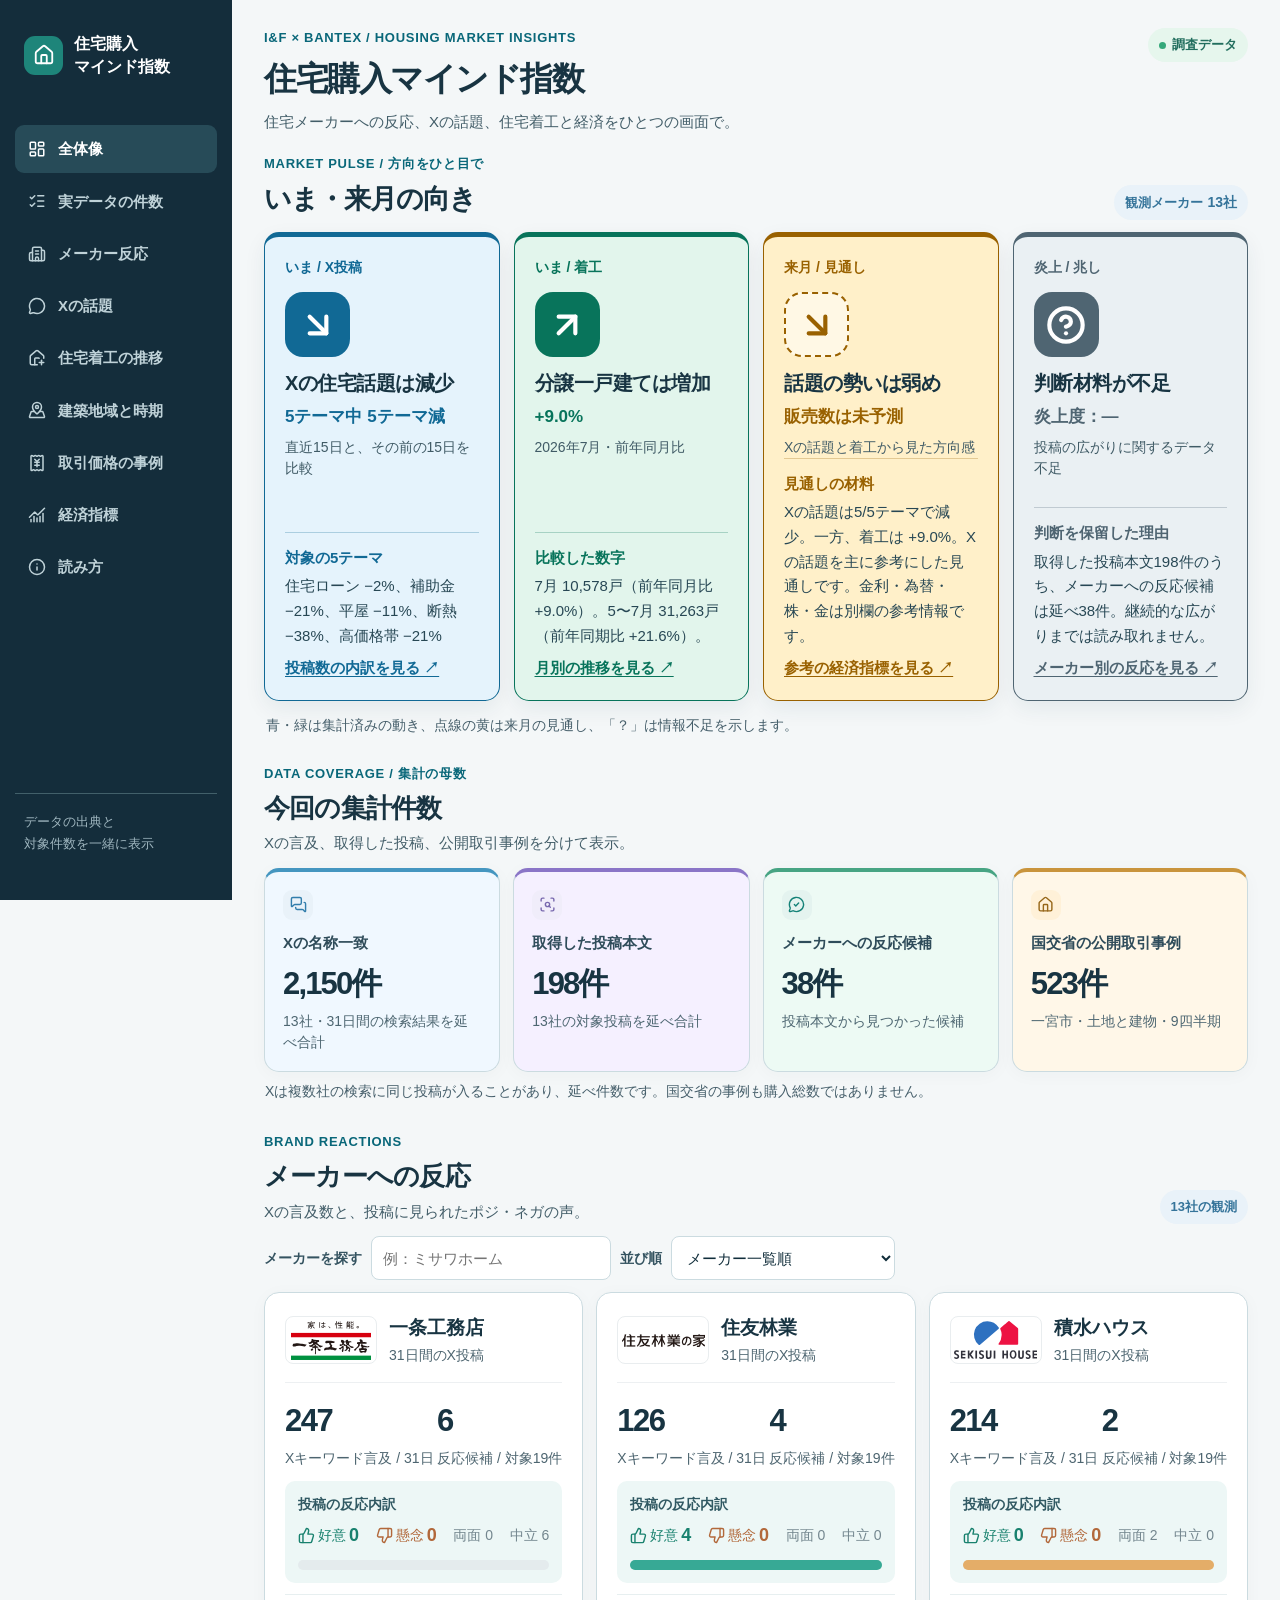
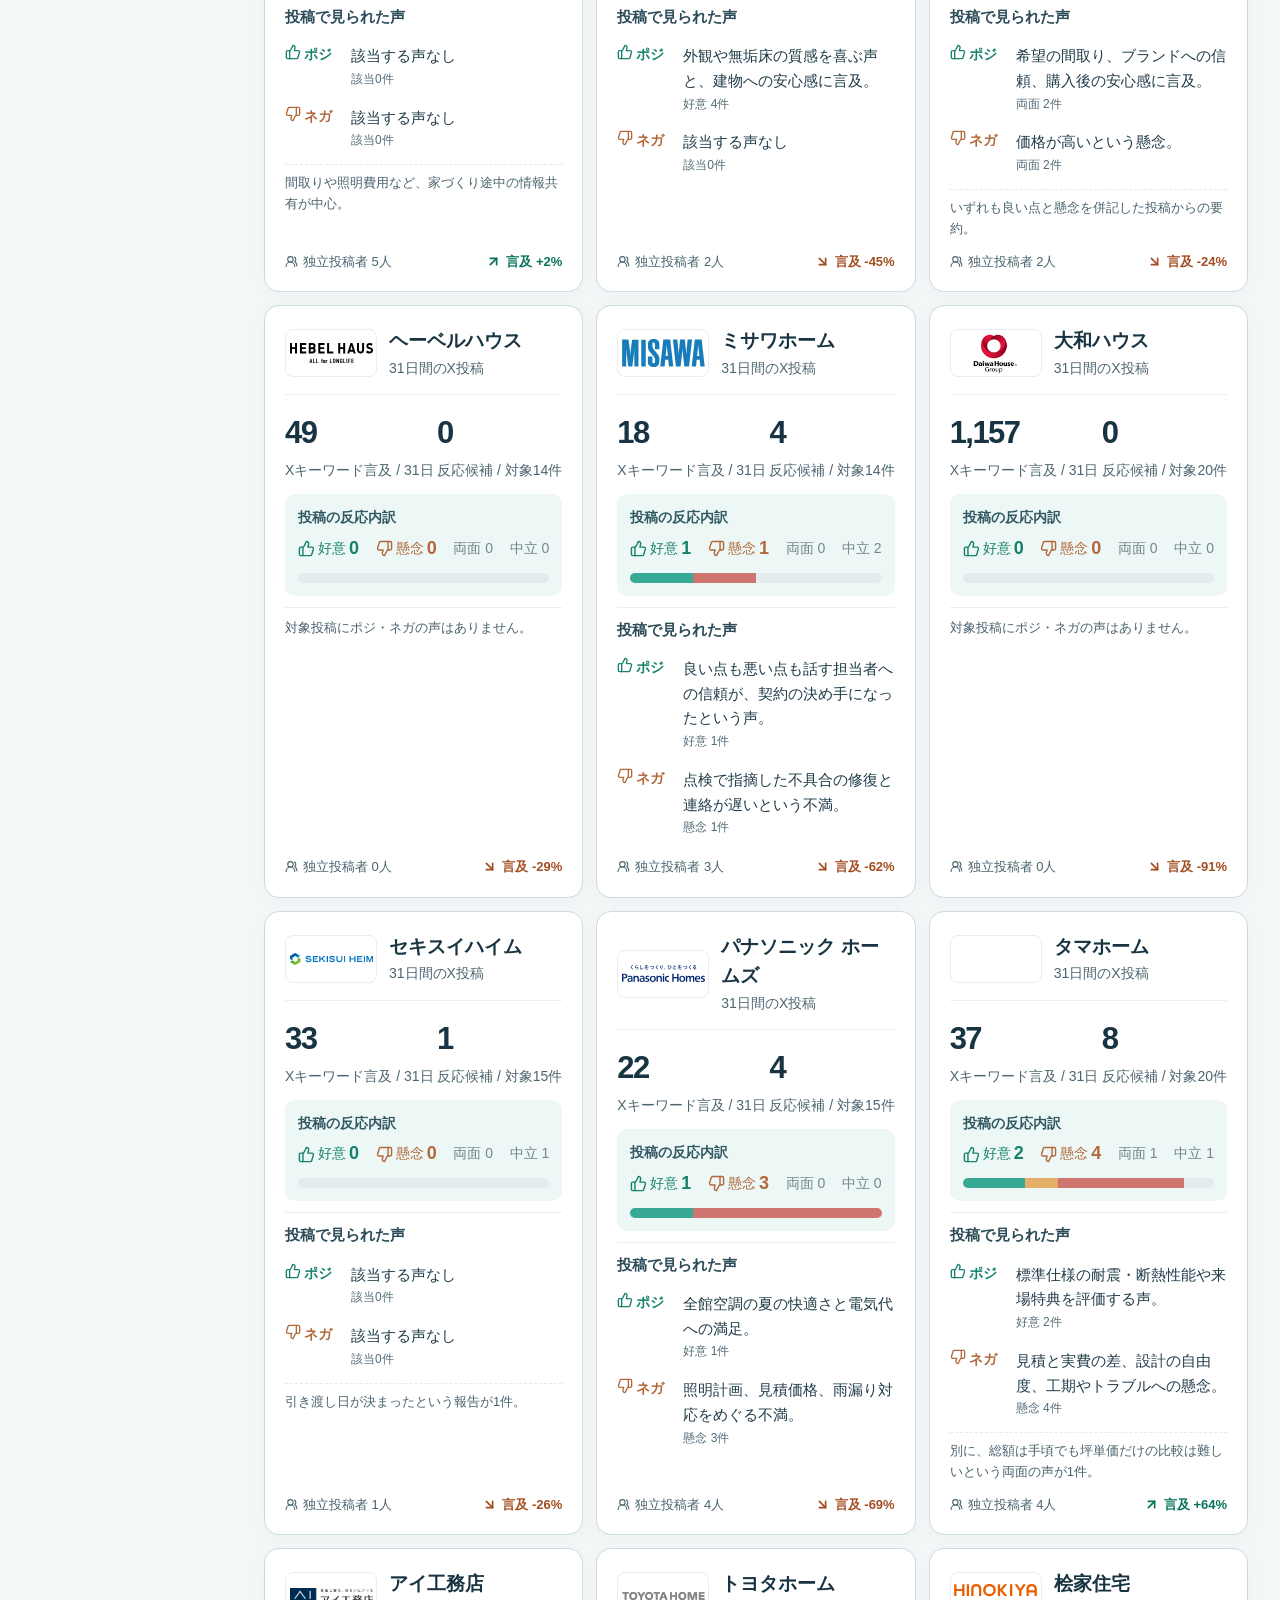
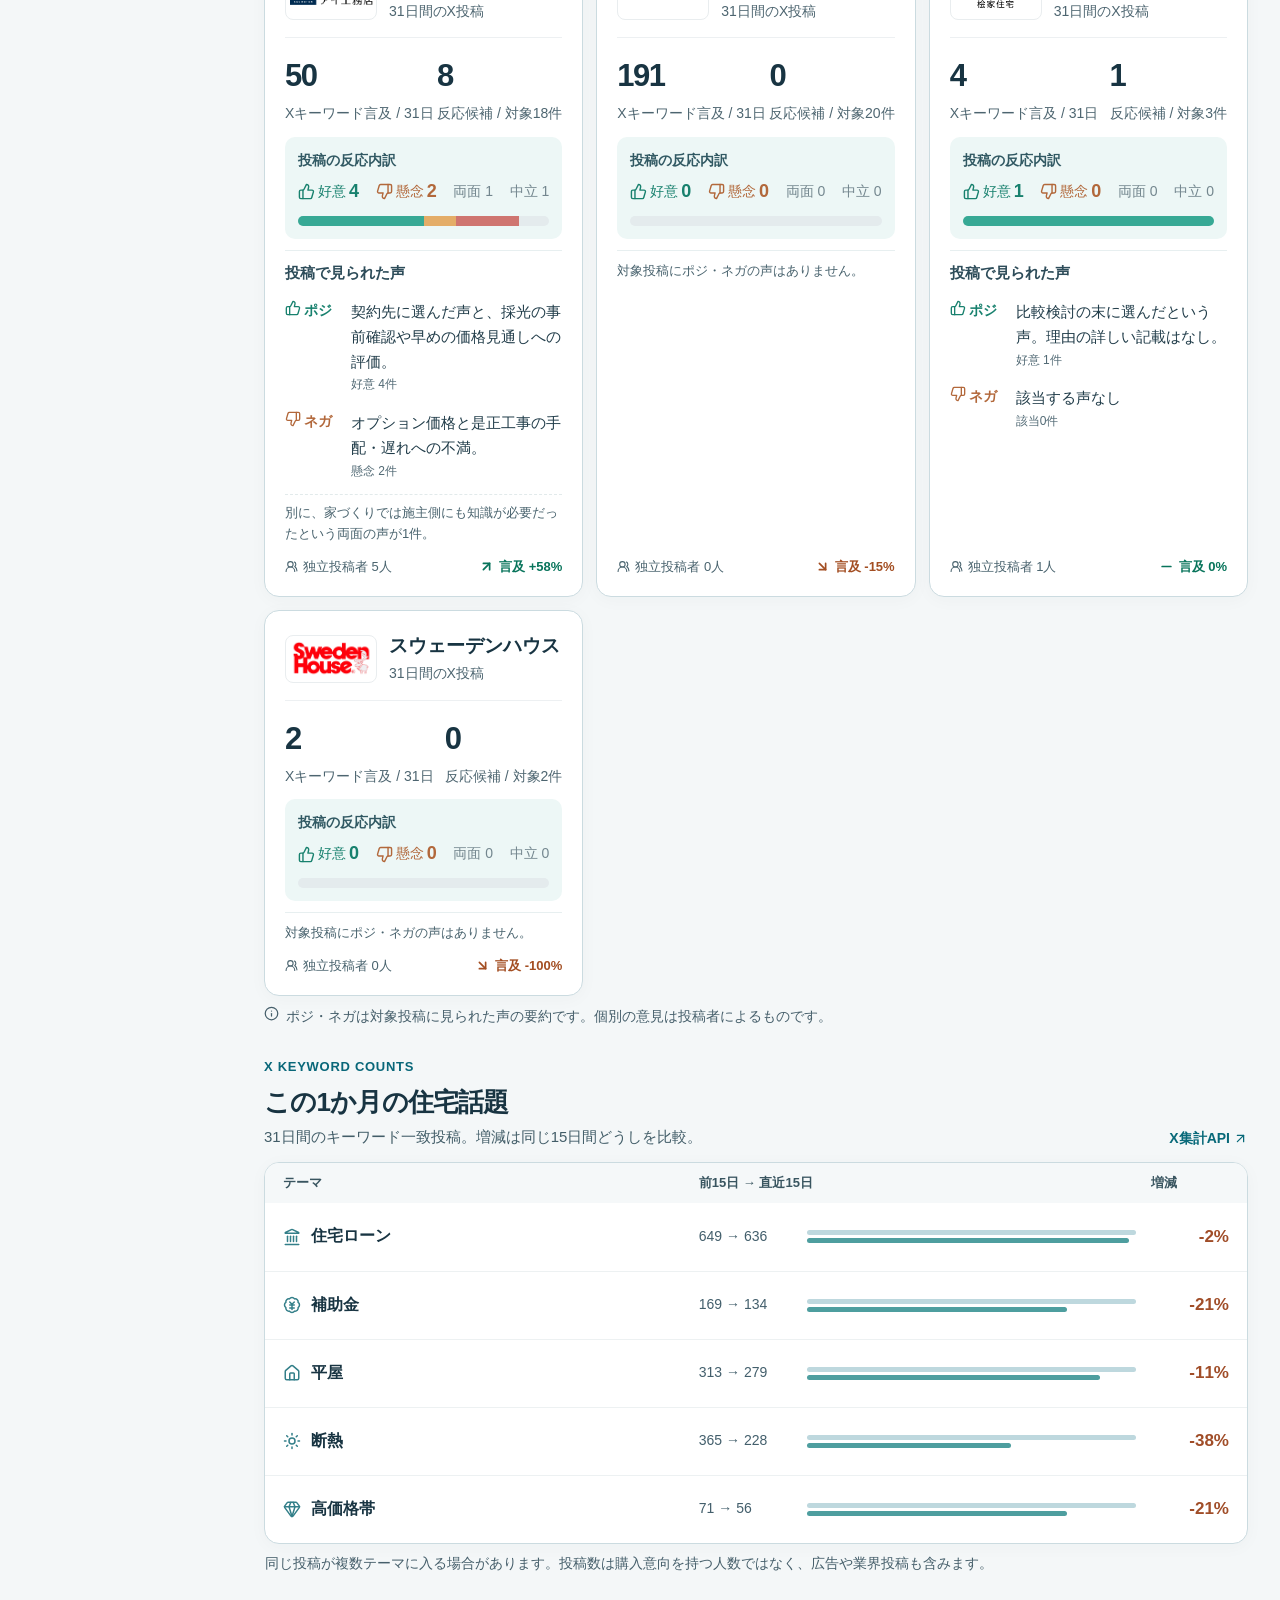
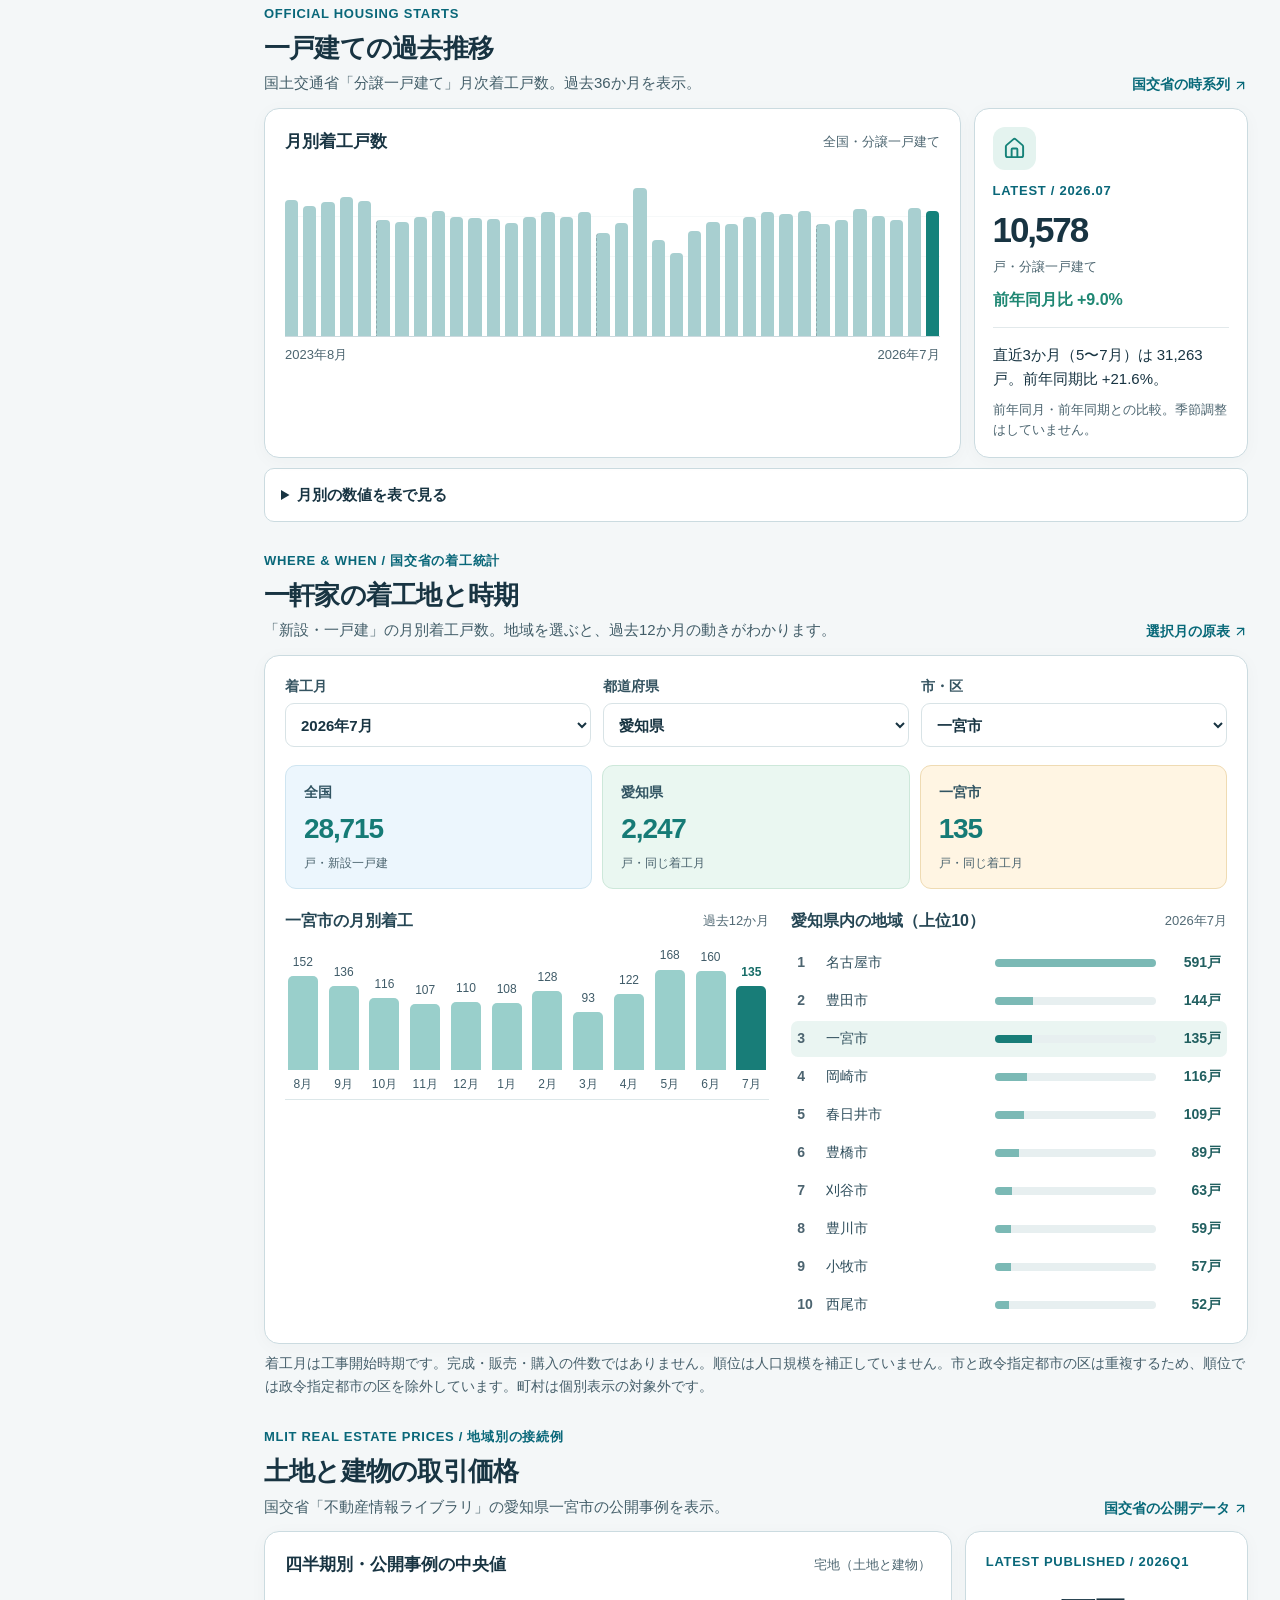
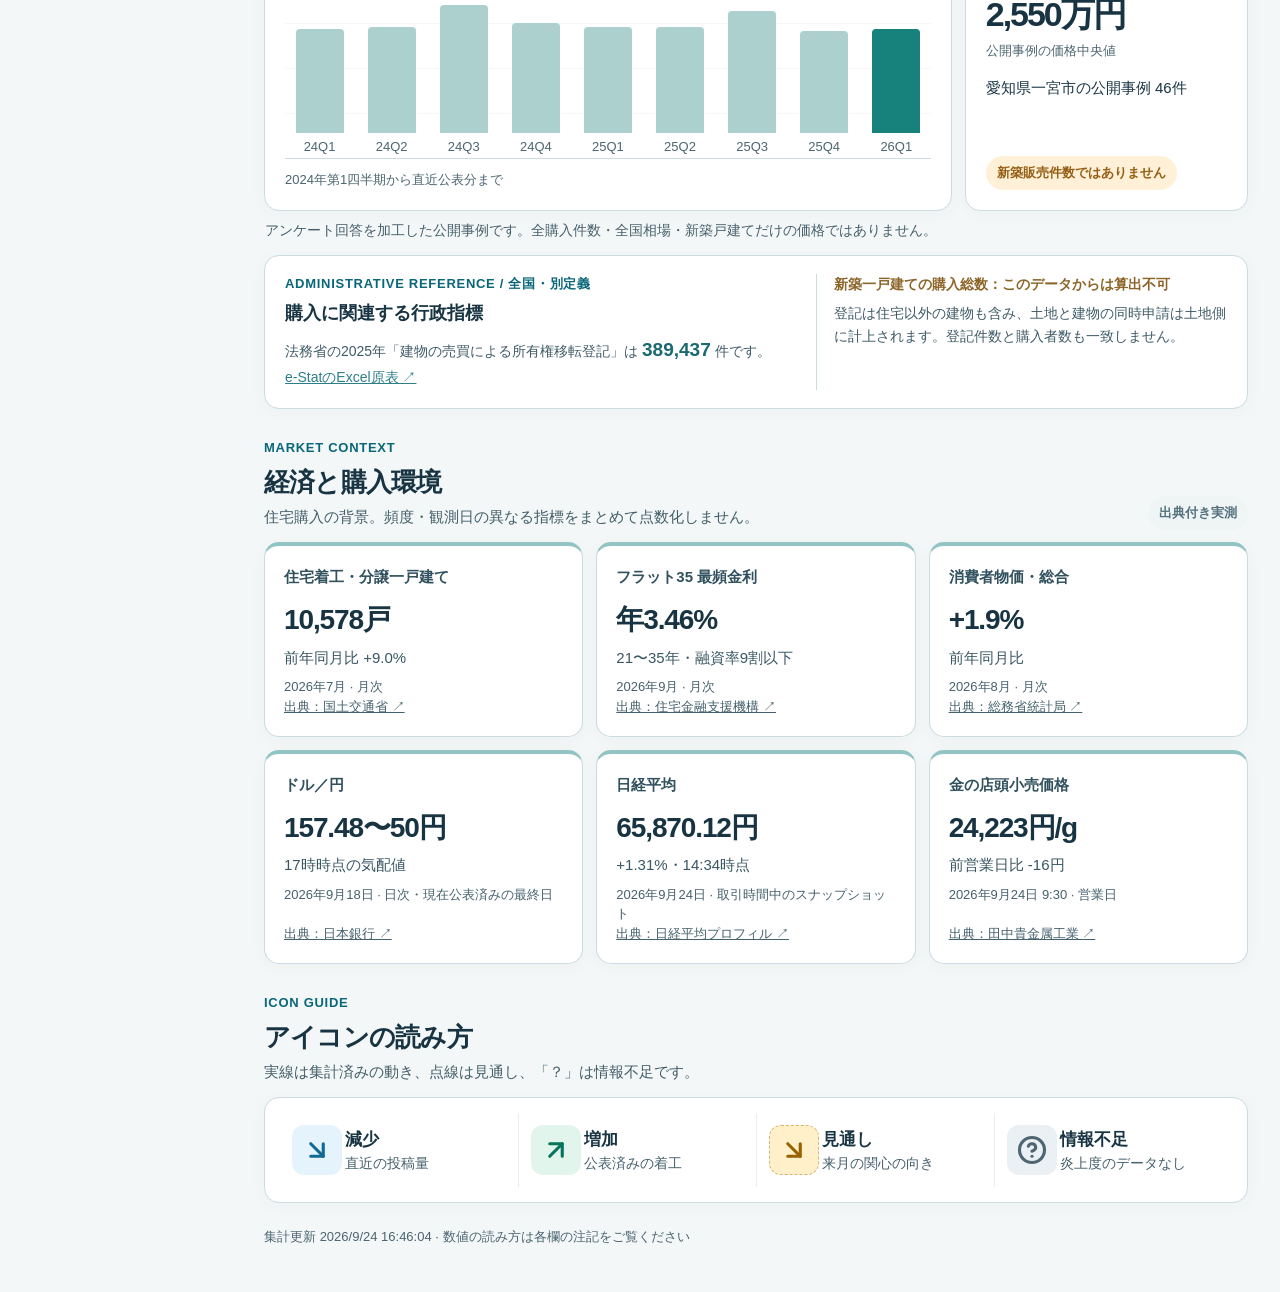
==== commit 7e99b332: "サイト名を「住宅購入マインド指数」に変更 旧名「戸建て市場インサイト」を、タブの題名・サイドバーのロゴ横・大見出しの3か所で置き換え。  Co-Authored-By: Claude Opus 5.5" ====
--- a/index.html
+++ b/index.html
@@ -5,7 +5,7 @@
 <meta name="viewport" content="width=device-width,initial-scale=1">
 <meta name="color-scheme" content="light">
 <meta name="robots" content="noindex, nofollow">
-<title>戸建て市場インサイト | 住宅市場リサーチ</title>
+<title>住宅購入マインド指数 | 住宅市場リサーチ</title>
 <link rel="stylesheet" href="v4.css">
 <link rel="stylesheet" href="where-built.css">
 <link rel="stylesheet" href="visual-direction.css">
@@ -14,7 +14,7 @@
 <body>
 <div class="layout">
 <aside class="sidebar">
-  <a class="appmark" href="#top"><span class="appmark-icon"><i data-lucide="house"></i></span><span>戸建て市場<br>インサイト</span></a>
+  <a class="appmark" href="#top"><span class="appmark-icon"><i data-lucide="house"></i></span><span>住宅購入<br>マインド指数</span></a>
   <nav aria-label="ページ内ナビゲーション">
     <a href="#top"><i data-lucide="layout-dashboard"></i><span>全体像</span></a>
     <a href="#evidence"><i data-lucide="list-checks"></i><span>実データの件数</span></a>
@@ -30,7 +30,7 @@
 </aside>
 <main id="top">
   <header class="page-header">
-    <div><div class="eyebrow">I&F × BANTEX / HOUSING MARKET INSIGHTS</div><h1>戸建て市場インサイト</h1><p>住宅メーカーへの反応、Xの話題、住宅着工と経済をひとつの画面で。</p></div>
+    <div><div class="eyebrow">I&F × BANTEX / HOUSING MARKET INSIGHTS</div><h1>住宅購入マインド指数</h1><p>住宅メーカーへの反応、Xの話題、住宅着工と経済をひとつの画面で。</p></div>
     <span class="status"><span class="status-dot"></span>調査データ</span>
   </header>
 
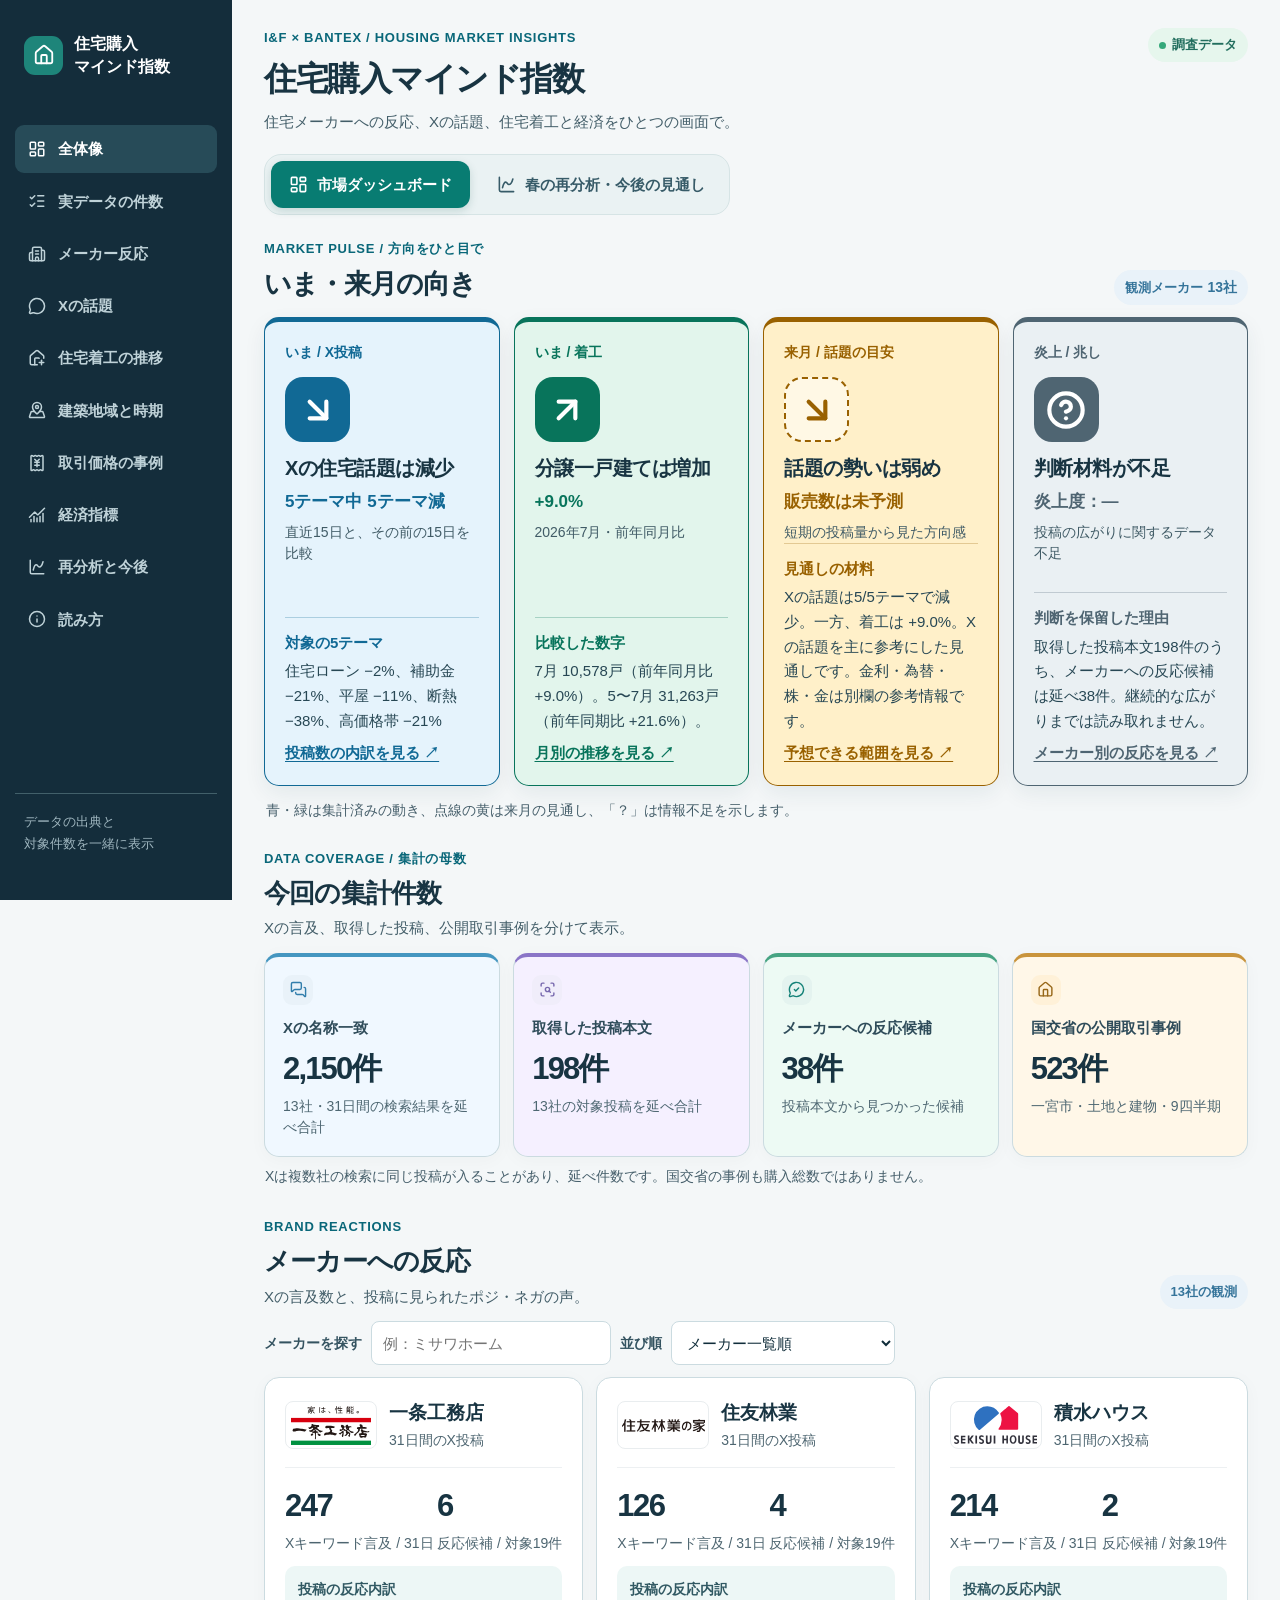
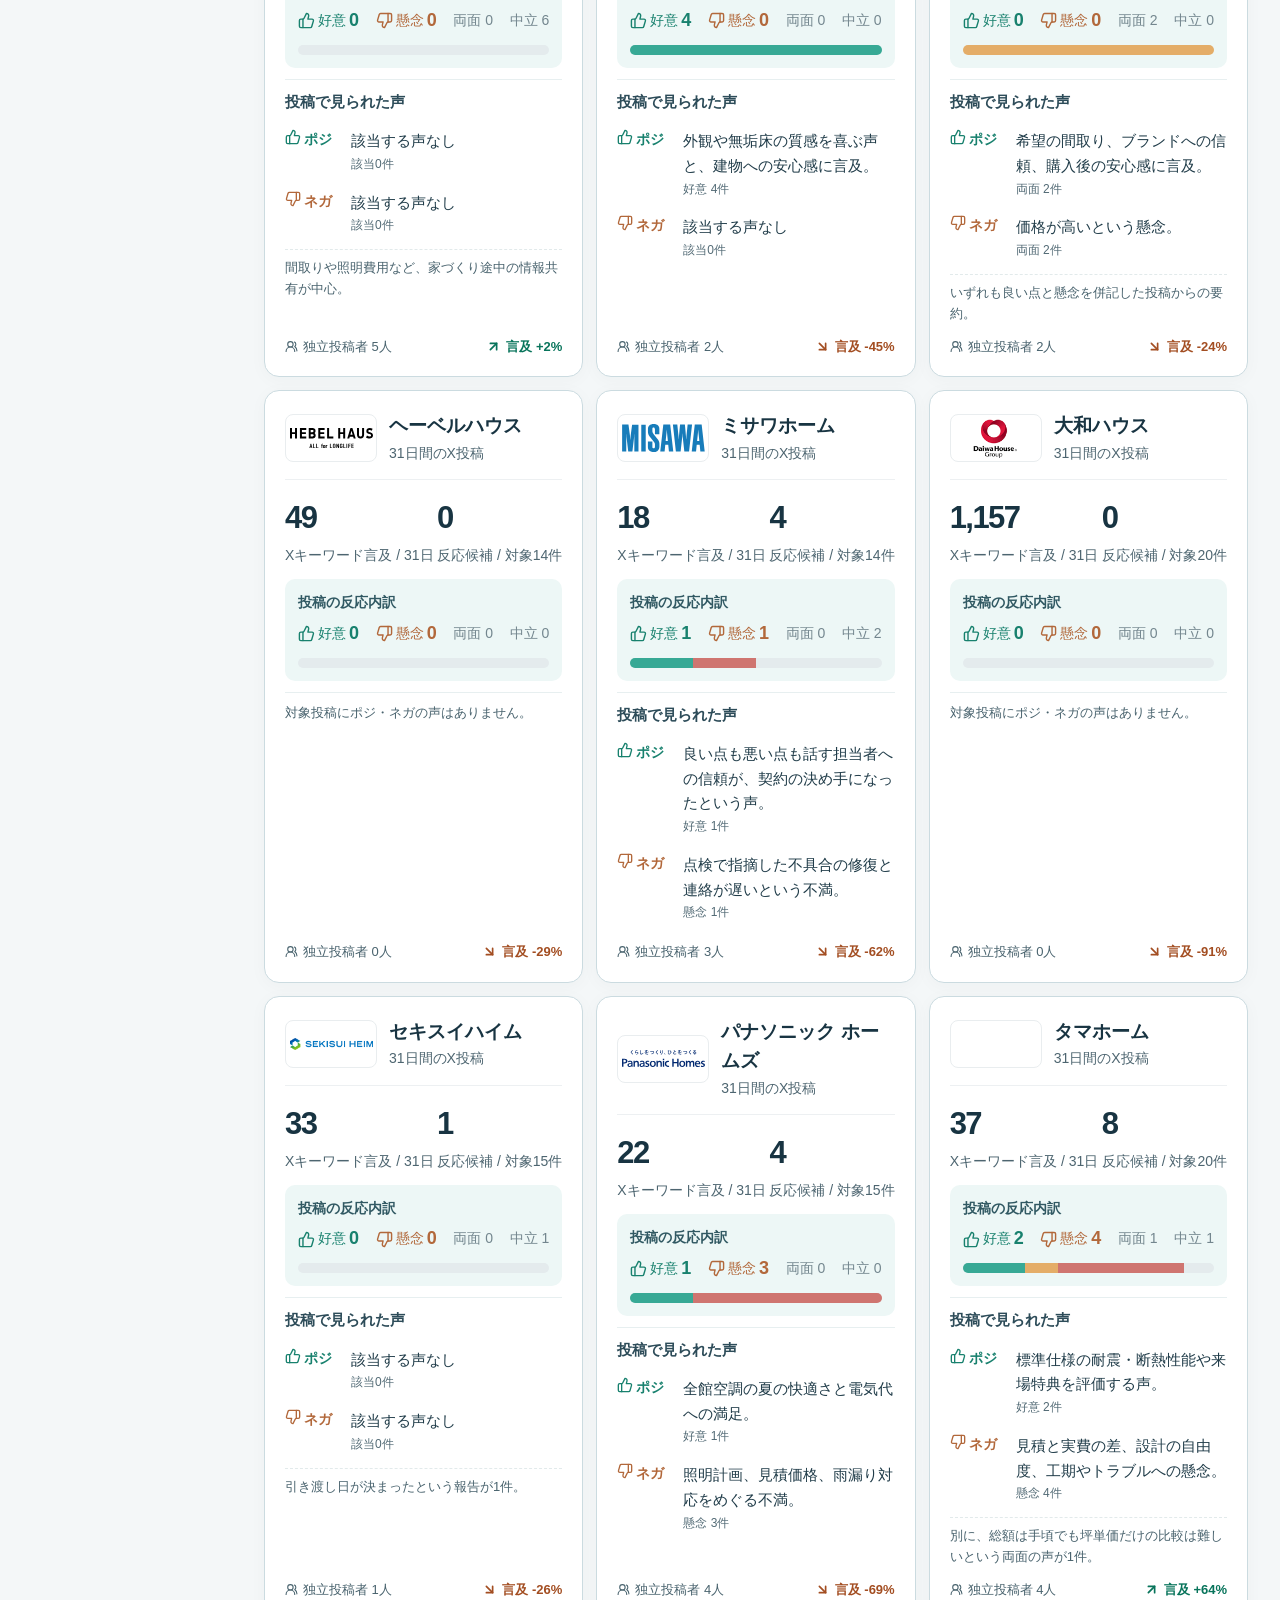
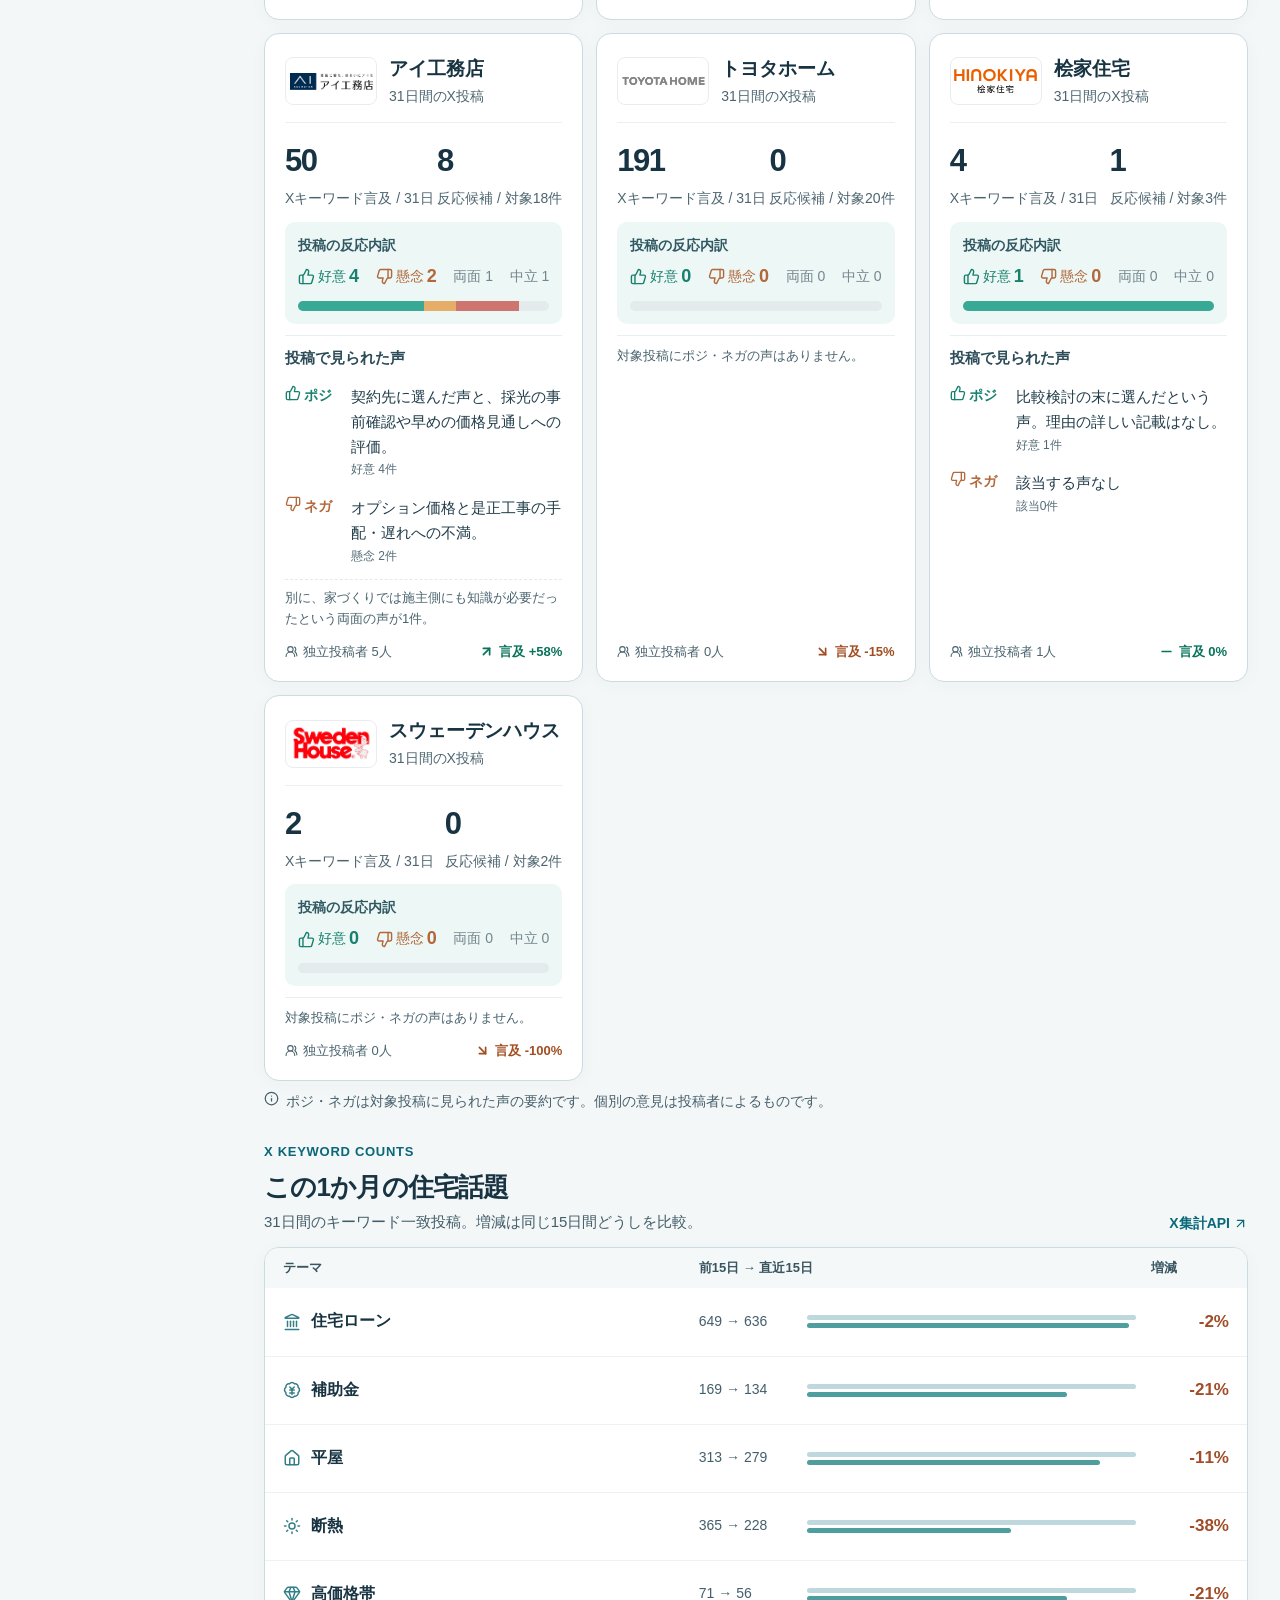
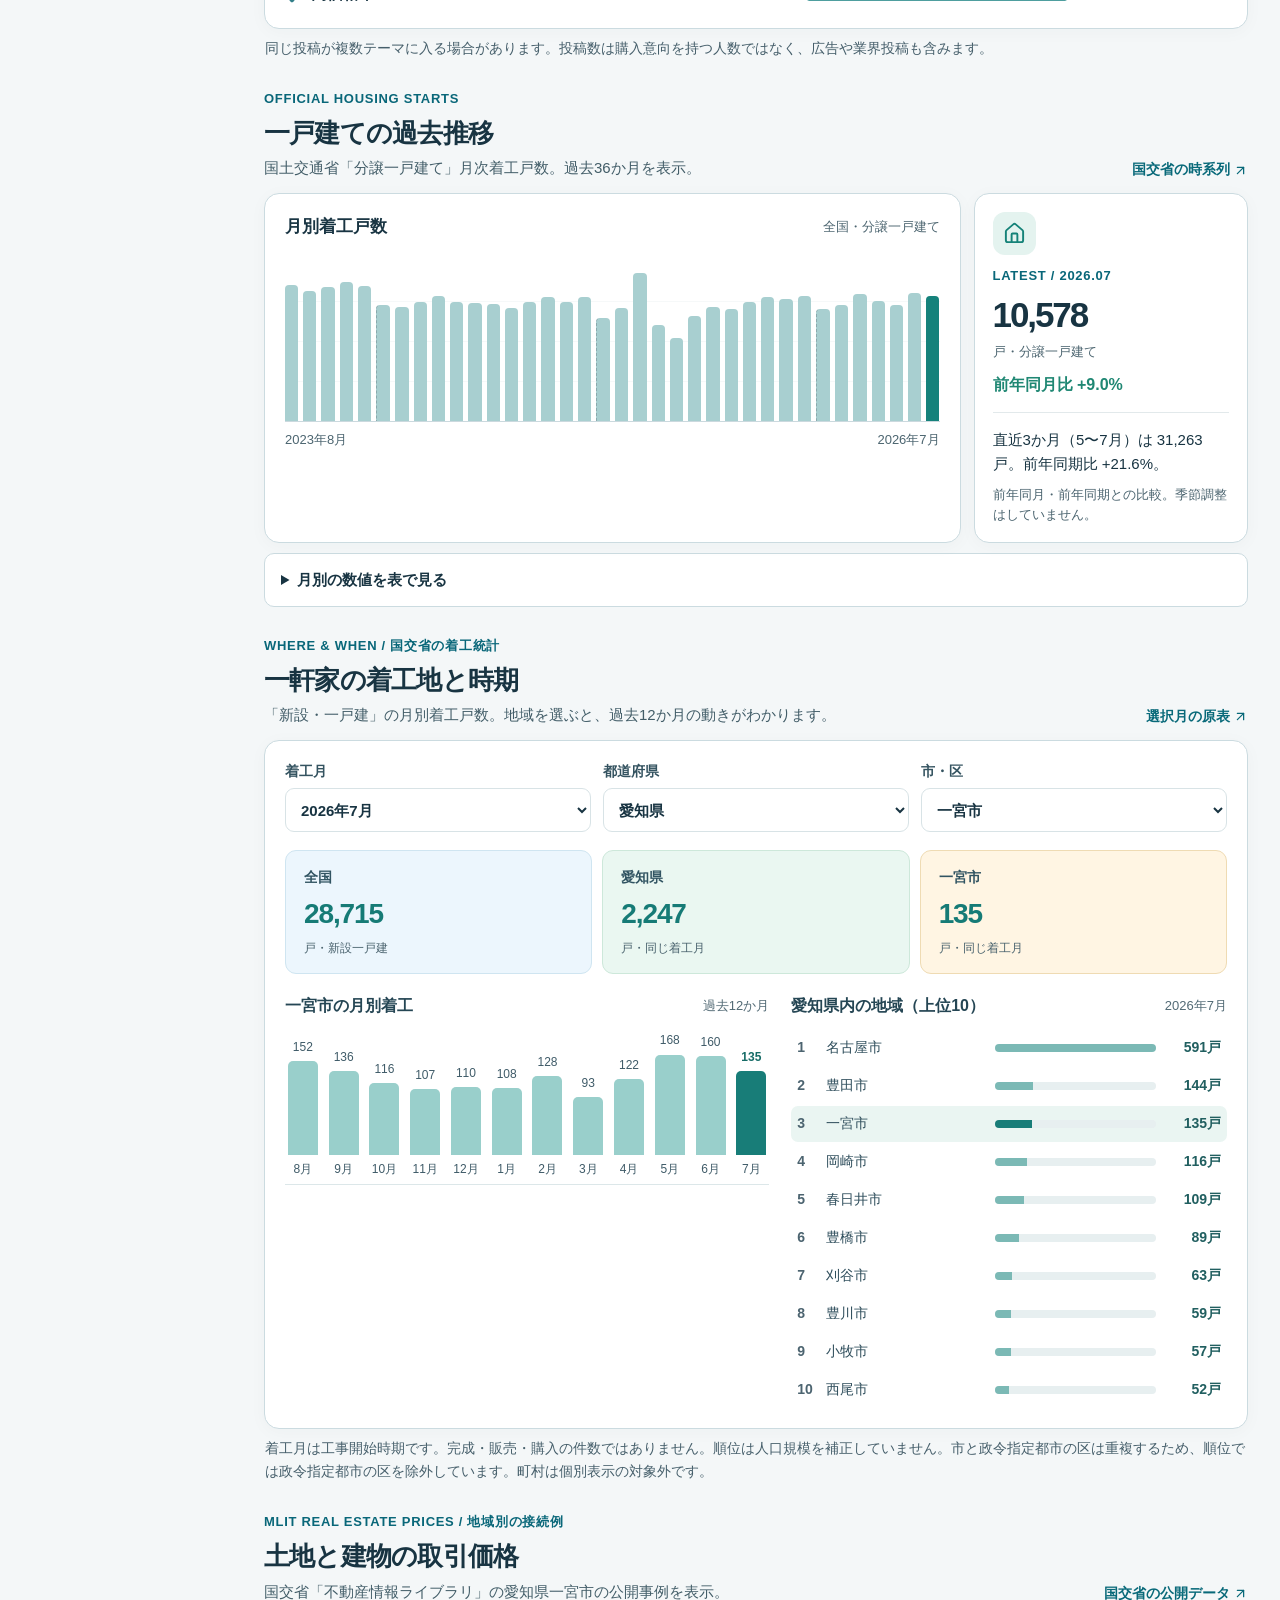
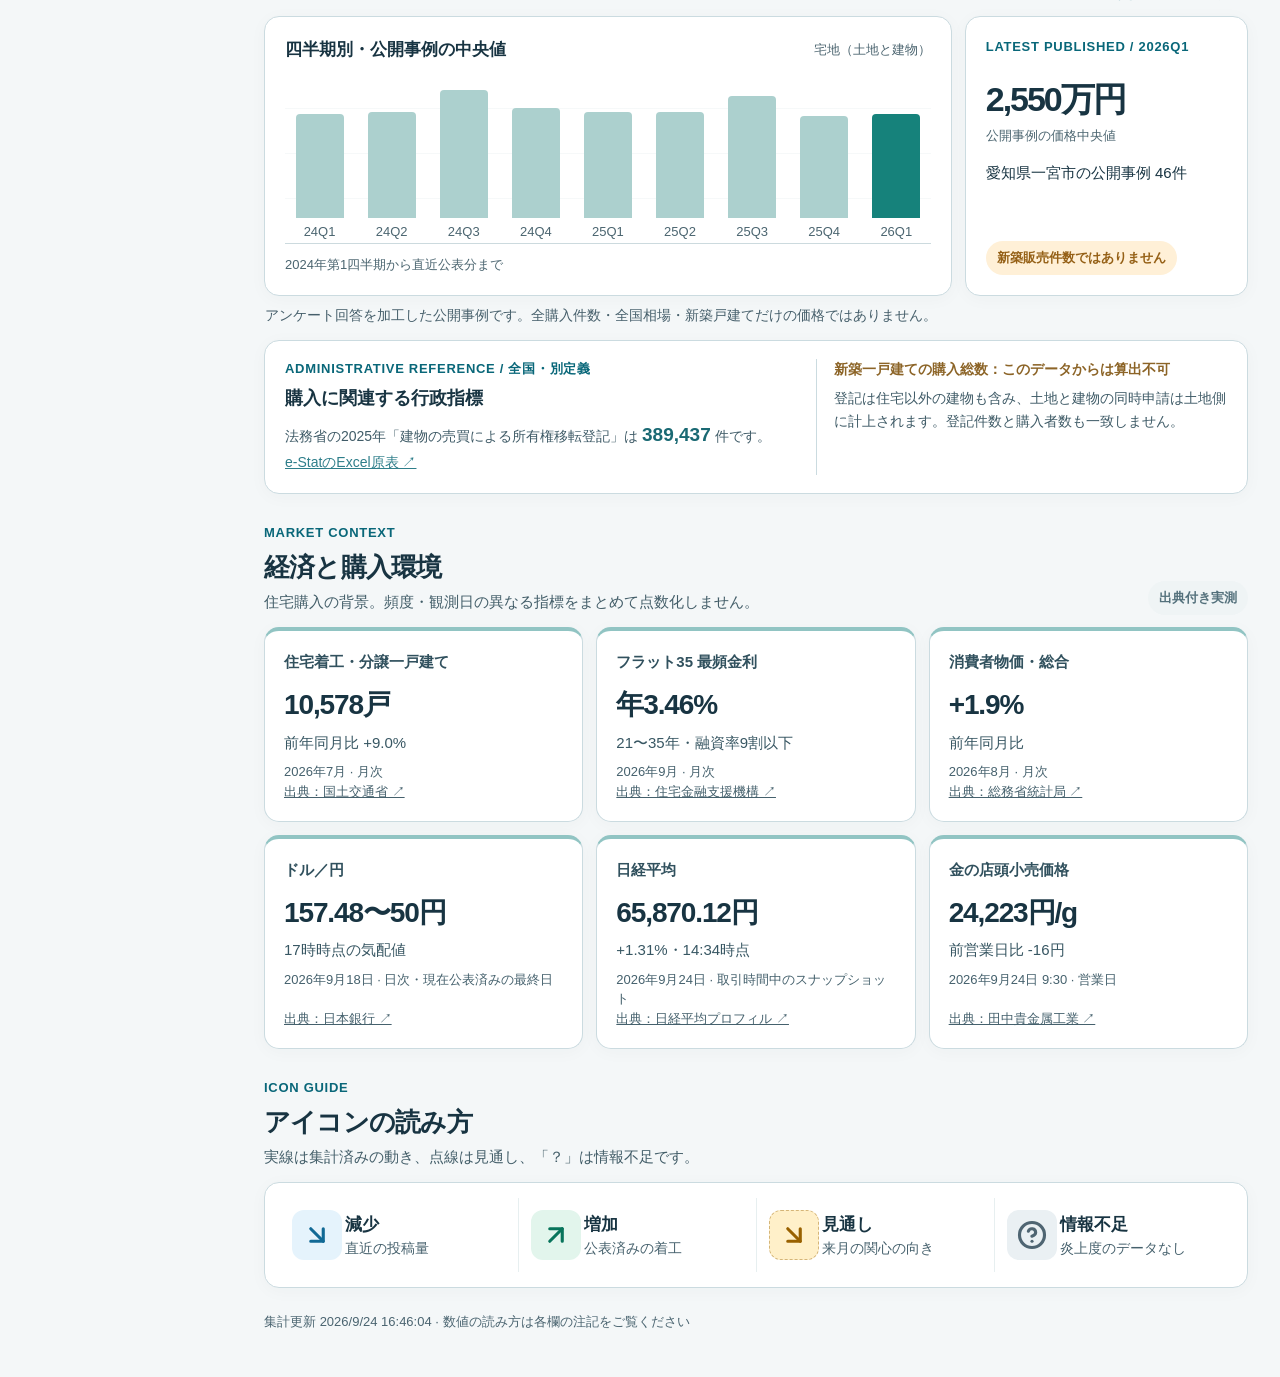
==== commit 0abc8cff: "Add spring analysis and forecasting limits tab" ====
--- a/index.html
+++ b/index.html
@@ -10,6 +10,7 @@
 <link rel="stylesheet" href="where-built.css">
 <link rel="stylesheet" href="visual-direction.css">
 <link rel="stylesheet" href="readability.css">
+<link rel="stylesheet" href="analysis-tabs.css">
 </head>
 <body>
 <div class="layout">
@@ -24,6 +25,7 @@
     <a href="#where-built"><i data-lucide="map-pinned"></i><span>建築地域と時期</span></a>
     <a href="#transactions"><i data-lucide="receipt-japanese-yen"></i><span>取引価格の事例</span></a>
     <a href="#economy"><i data-lucide="chart-no-axes-combined"></i><span>経済指標</span></a>
+    <a href="analysis.html"><i data-lucide="chart-spline"></i><span>再分析と今後</span></a>
     <a href="#method"><i data-lucide="info"></i><span>読み方</span></a>
   </nav>
   <div class="sidebar-bottom">データの出典と<br>対象件数を一緒に表示</div>
@@ -33,13 +35,17 @@
     <div><div class="eyebrow">I&F × BANTEX / HOUSING MARKET INSIGHTS</div><h1>住宅購入マインド指数</h1><p>住宅メーカーへの反応、Xの話題、住宅着工と経済をひとつの画面で。</p></div>
     <span class="status"><span class="status-dot"></span>調査データ</span>
   </header>
+  <nav class="view-tabs" aria-label="画面切り替え">
+    <a href="./" aria-current="page"><i data-lucide="layout-dashboard" aria-hidden="true"></i><span>市場ダッシュボード</span></a>
+    <a href="analysis.html"><i data-lucide="chart-spline" aria-hidden="true"></i><span>春の再分析・今後の見通し</span></a>
+  </nav>
 
   <section class="pulse-section" aria-label="市場の動きと見立て">
     <div class="pulse-heading"><div><span class="eyebrow">MARKET PULSE / 方向をひと目で</span><h2>いま・来月の向き</h2></div><span class="tag blue-tag">観測メーカー <b id="tracked-makers">—</b></span></div>
     <div class="pulse-grid">
       <article class="card pulse-card pulse-social"><span class="pulse-time">いま / X投稿</span><div class="pulse-symbol"><i data-lucide="arrow-down-right"></i></div><h3>Xの住宅話題は減少</h3><p id="topic-direction">—</p><small>直近15日と、その前の15日を比較</small><div class="pulse-reason"><strong>対象の5テーマ</strong><span id="social-factors">—</span><a href="#topics">投稿数の内訳を見る ↗</a></div></article>
       <article class="card pulse-card pulse-housing"><span class="pulse-time">いま / 着工</span><div class="pulse-symbol"><i data-lucide="arrow-up-right"></i></div><h3>分譲一戸建ては増加</h3><p id="starts-yoy">—</p><small>2026年7月・前年同月比</small><div class="pulse-reason"><strong>比較した数字</strong><span id="housing-factors">—</span><a href="#housing">月別の推移を見る ↗</a></div></article>
-      <article class="card pulse-card pulse-forecast"><span class="pulse-time">来月 / 見通し</span><div class="pulse-symbol"><i data-lucide="arrow-down-right"></i></div><h3>話題の勢いは弱め</h3><p>販売数は未予測</p><small>Xの話題と着工から見た方向感</small><div class="pulse-reason"><strong>見通しの材料</strong><span id="forecast-factors">—</span><a href="#economy">参考の経済指標を見る ↗</a></div></article>
+      <article class="card pulse-card pulse-forecast"><span class="pulse-time">来月 / 話題の目安</span><div class="pulse-symbol"><i data-lucide="arrow-down-right"></i></div><h3>話題の勢いは弱め</h3><p>販売数は未予測</p><small>短期の投稿量から見た方向感</small><div class="pulse-reason"><strong>見通しの材料</strong><span id="forecast-factors">—</span><a href="analysis.html#forecast-answer">予想できる範囲を見る ↗</a></div></article>
       <article class="card pulse-card pulse-risk"><span class="pulse-time">炎上 / 兆し</span><div class="pulse-symbol"><i data-lucide="circle-help"></i></div><h3>判断材料が不足</h3><p>炎上度：—</p><small>投稿の広がりに関するデータ不足</small><div class="pulse-reason"><strong>判断を保留した理由</strong><span id="risk-factors">—</span><a href="#brands">メーカー別の反応を見る ↗</a></div></article>
     </div>
     <p class="pulse-caption">青・緑は集計済みの動き、点線の黄は来月の見通し、「？」は情報不足を示します。</p>
--- a/analysis-tabs.css
+++ b/analysis-tabs.css
@@ -0,0 +1,123 @@
+.view-tabs {
+  display: flex;
+  flex-wrap: wrap;
+  gap: 9px;
+  margin: 20px 0 24px;
+  padding: 6px;
+  width: fit-content;
+  max-width: 100%;
+  border: 1px solid #d6e4e5;
+  border-radius: 17px;
+  background: #eaf2f3;
+}
+.view-tabs a {
+  display: inline-flex;
+  align-items: center;
+  justify-content: center;
+  gap: 9px;
+  min-height: 47px;
+  min-width: 0;
+  padding: 9px 18px;
+  border-radius: 12px;
+  color: #375b68;
+  font-size: 15px;
+  font-weight: 800;
+  line-height: 1.35;
+  text-decoration: none;
+  text-align: center;
+}
+.view-tabs a:hover { background: #dbe9eb; }
+.view-tabs a[aria-current="page"],
+.view-tabs a[aria-current="page"]:hover {
+  background: #087c72;
+  color: #fff;
+  box-shadow: 0 3px 9px #0d514a2b;
+}
+.view-tabs svg { flex: none; width: 19px; height: 19px; }
+.view-tabs a:focus-visible,
+.report-jump a:focus-visible { outline: 3px solid #57aeaa; outline-offset: 3px; }
+
+.forecast-overview {
+  padding: clamp(18px, 3vw, 29px);
+  border: 1px solid #bfded8;
+  border-radius: 19px;
+  background: linear-gradient(135deg, #ecf8f4, #fff 60%);
+}
+.forecast-overview h2 {
+  margin: 0 0 10px;
+  color: #12665f;
+  font-size: clamp(22px, 3vw, 29px);
+}
+.forecast-verdict {
+  margin: 0;
+  color: #173945;
+  font-size: clamp(17px, 2.2vw, 21px);
+  font-weight: 800;
+  line-height: 1.55;
+}
+.forecast-verdict span { color: #a25d15; }
+.forecast-grid {
+  display: grid;
+  grid-template-columns: repeat(3, minmax(0, 1fr));
+  gap: 11px;
+  margin-top: 19px;
+}
+.forecast-grid article {
+  min-width: 0;
+  padding: 16px;
+  border: 1px solid #dbe7e8;
+  border-radius: 13px;
+  background: #fff;
+}
+.forecast-grid article:nth-child(1) { border-top: 5px solid #148477; }
+.forecast-grid article:nth-child(2) { border-top: 5px solid #d19740; }
+.forecast-grid article:nth-child(3) { border-top: 5px solid #507aa0; }
+.forecast-grid h3 { margin: 0 0 7px; font-size: 17px; }
+.forecast-grid p {
+  margin: 0;
+  color: #49626d;
+  font-size: 14px;
+  line-height: 1.7;
+}
+.forecast-evidence {
+  margin: 17px 0 0;
+  color: #49626d;
+  font-size: 14px;
+  line-height: 1.7;
+}
+.forecast-evidence strong { color: #163946; }
+.report-jump {
+  display: flex;
+  flex-wrap: wrap;
+  gap: 8px;
+  margin-top: 12px;
+}
+.report-jump a {
+  display: inline-flex;
+  align-items: center;
+  min-height: 40px;
+  padding: 6px 13px;
+  border: 1px solid #cfdee1;
+  border-radius: 100px;
+  background: #fff;
+  color: #276977;
+  font-size: 14px;
+  font-weight: 750;
+  text-decoration: none;
+}
+.report-jump a:hover { background: #e8f3f2; }
+.wrap .lead { font-size: 16px; }
+.wrap .note, .wrap .psy .card .ev { font-size: 14px; }
+.wrap .keys span { font-size: 15px; }
+.wrap .leadlist .lr { font-size: 14px; }
+
+@media (max-width: 760px) {
+  .forecast-grid { grid-template-columns: 1fr; }
+}
+@media (max-width: 530px) {
+  .view-tabs { display: grid; grid-template-columns: 1fr 1fr; width: 100%; gap: 5px; margin: 16px 0 21px; }
+  .view-tabs a { padding: 9px 7px; font-size: 14px; min-height: 58px; }
+  .view-tabs svg { display: none; }
+  .forecast-grid h3 { font-size: 16px; }
+  .forecast-grid p, .forecast-evidence { font-size: 14px; }
+}
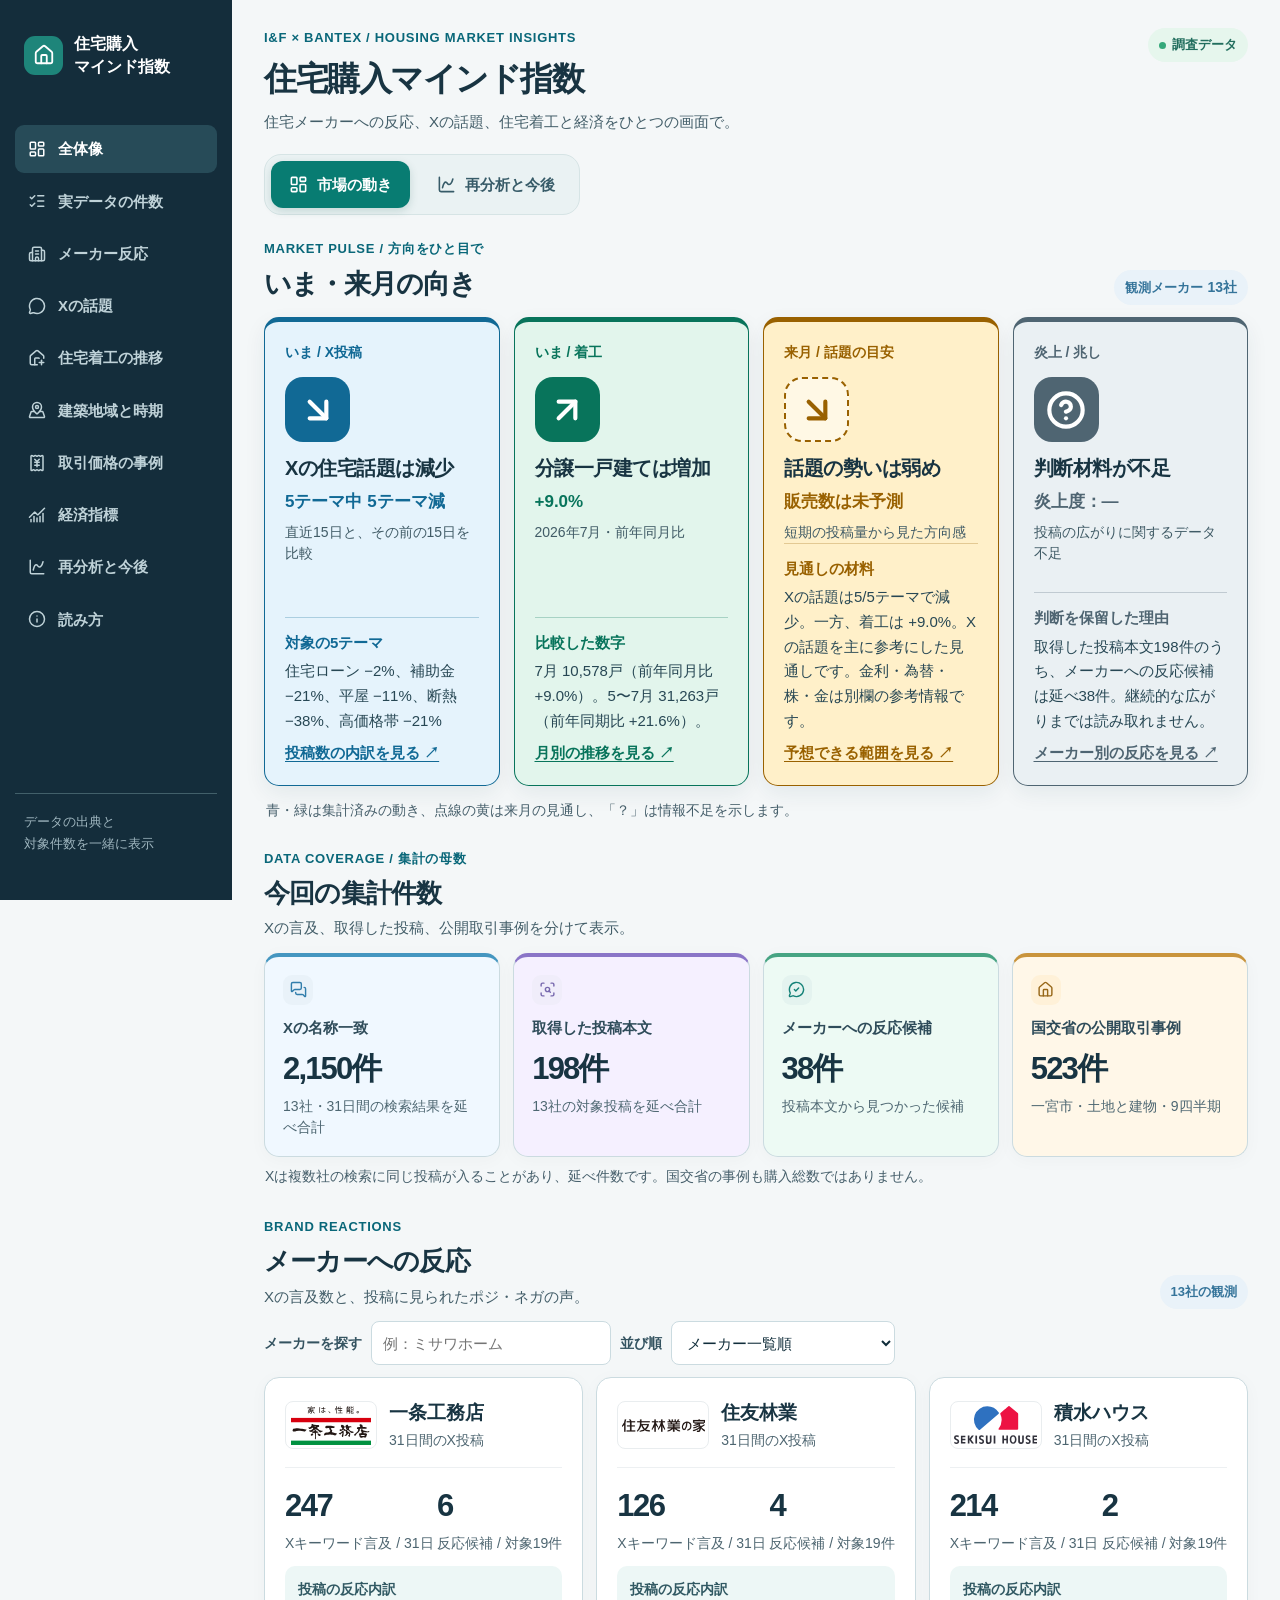
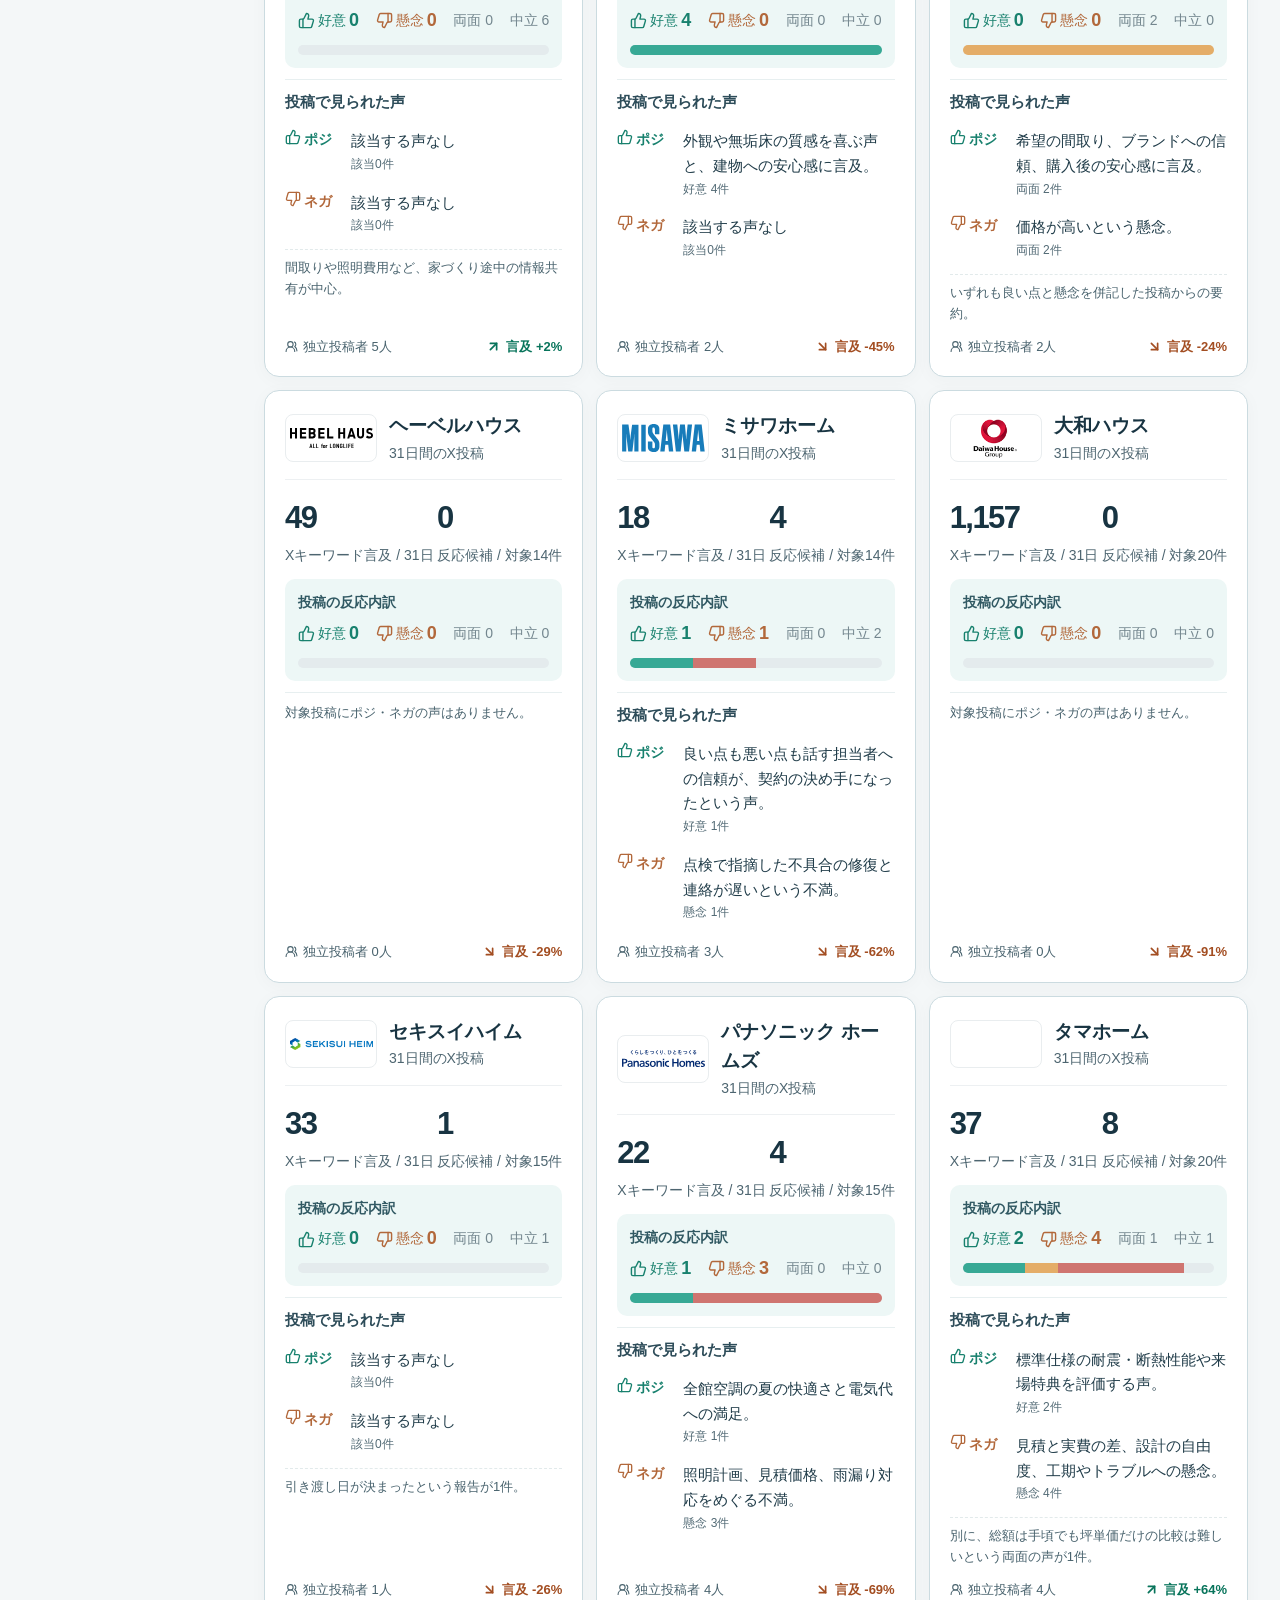
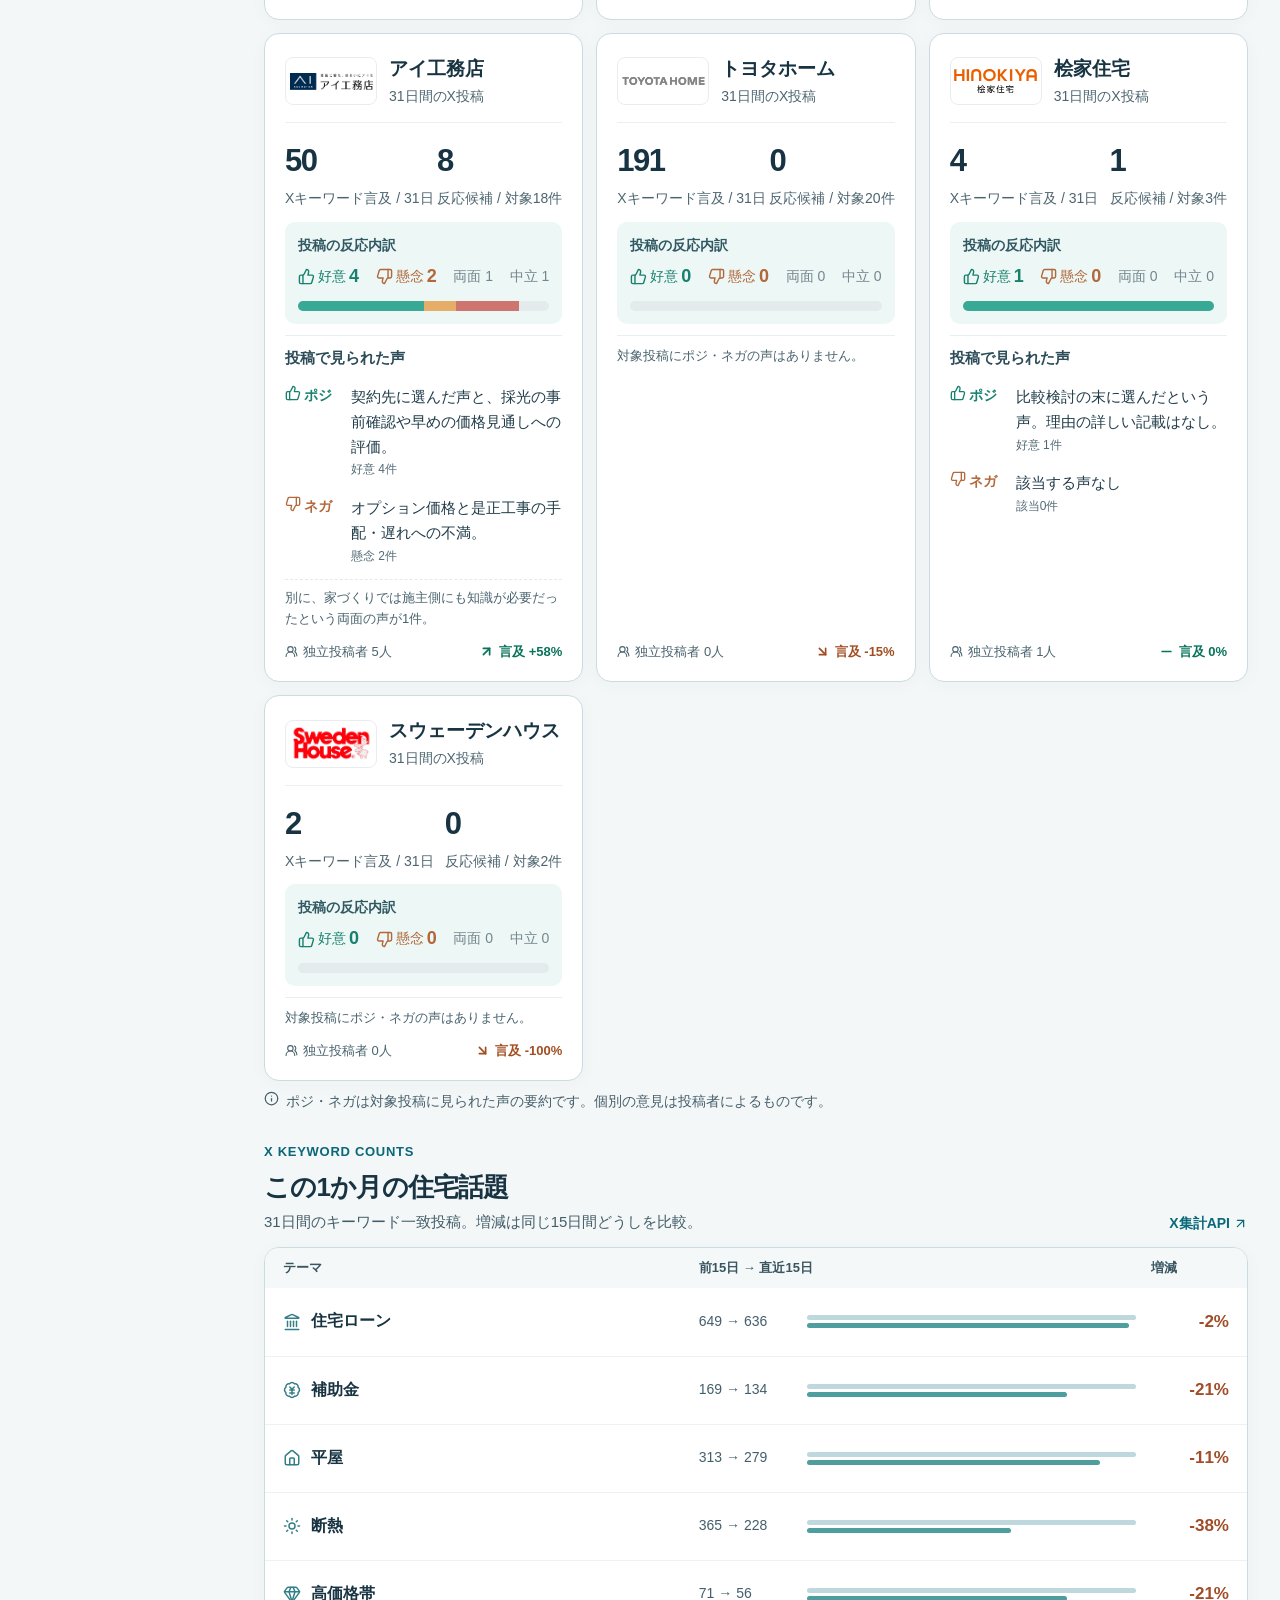
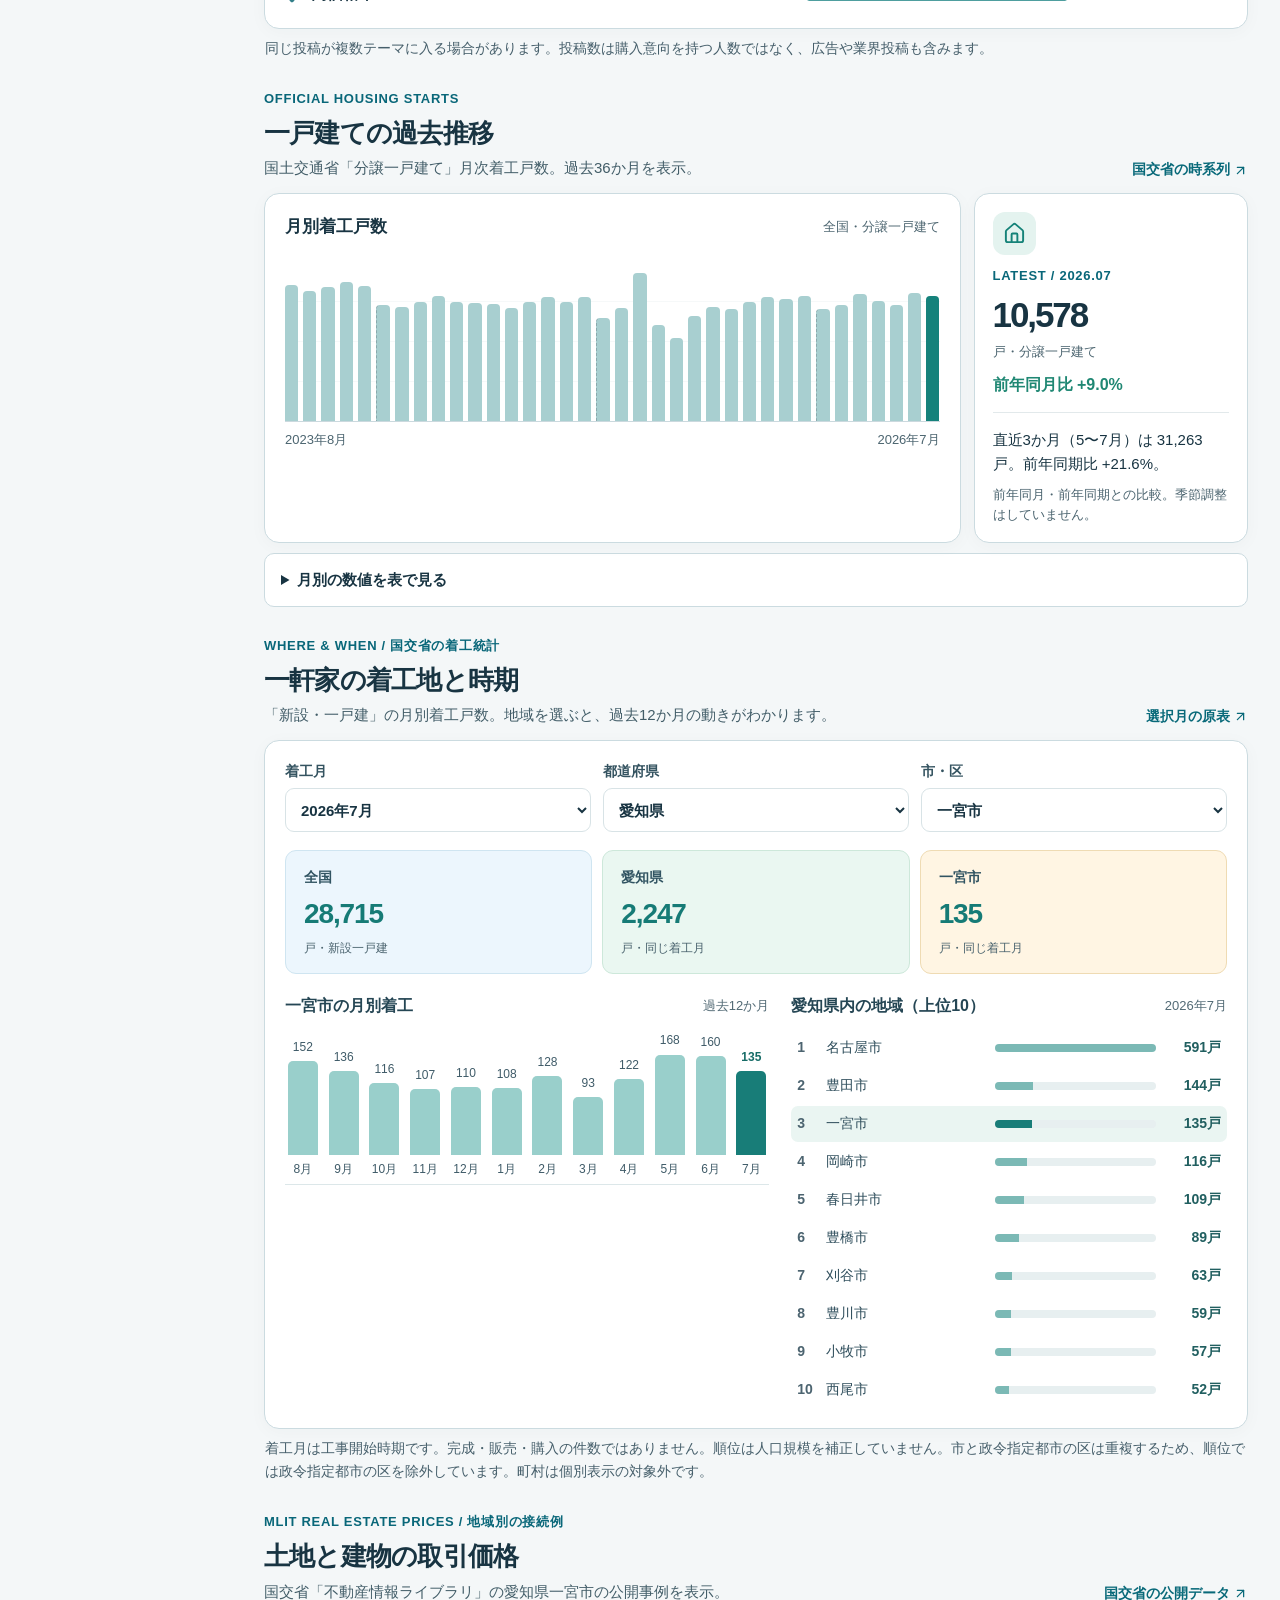
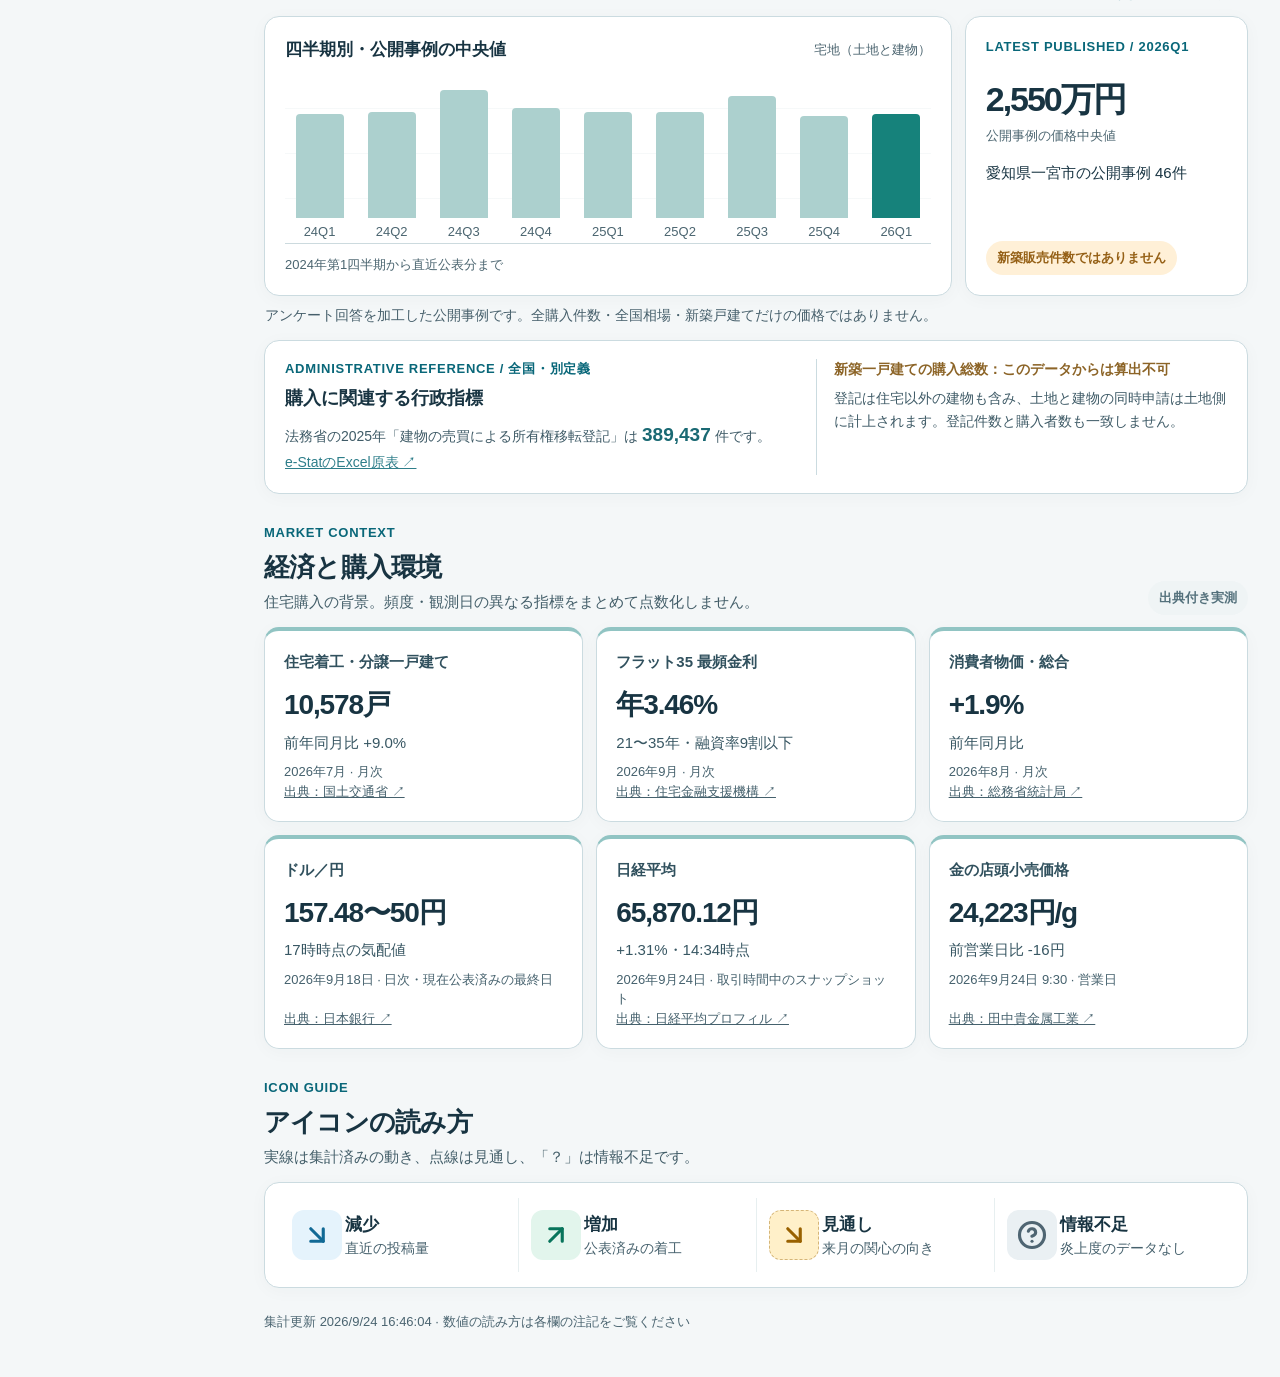
==== commit c1b25e82: "Improve mobile reading of analysis tab" ====
--- a/index.html
+++ b/index.html
@@ -36,8 +36,8 @@
     <span class="status"><span class="status-dot"></span>調査データ</span>
   </header>
   <nav class="view-tabs" aria-label="画面切り替え">
-    <a href="./" aria-current="page"><i data-lucide="layout-dashboard" aria-hidden="true"></i><span>市場ダッシュボード</span></a>
-    <a href="analysis.html"><i data-lucide="chart-spline" aria-hidden="true"></i><span>春の再分析・今後の見通し</span></a>
+    <a href="./" aria-current="page"><i data-lucide="layout-dashboard" aria-hidden="true"></i><span>市場の動き</span></a>
+    <a href="analysis.html"><i data-lucide="chart-spline" aria-hidden="true"></i><span>再分析と今後</span></a>
   </nav>
 
   <section class="pulse-section" aria-label="市場の動きと見立て">
--- a/analysis-tabs.css
+++ b/analysis-tabs.css
@@ -106,6 +106,9 @@
   text-decoration: none;
 }
 .report-jump a:hover { background: #e8f3f2; }
+.wrap { gap: 26px; }
+.wrap > .view-tabs { margin: 0; }
+.wrap h1 .phrase { display: inline-block; max-width: 100%; white-space: nowrap; }
 .wrap .lead { font-size: 16px; }
 .wrap .note, .wrap .psy .card .ev { font-size: 14px; }
 .wrap .keys span { font-size: 15px; }
